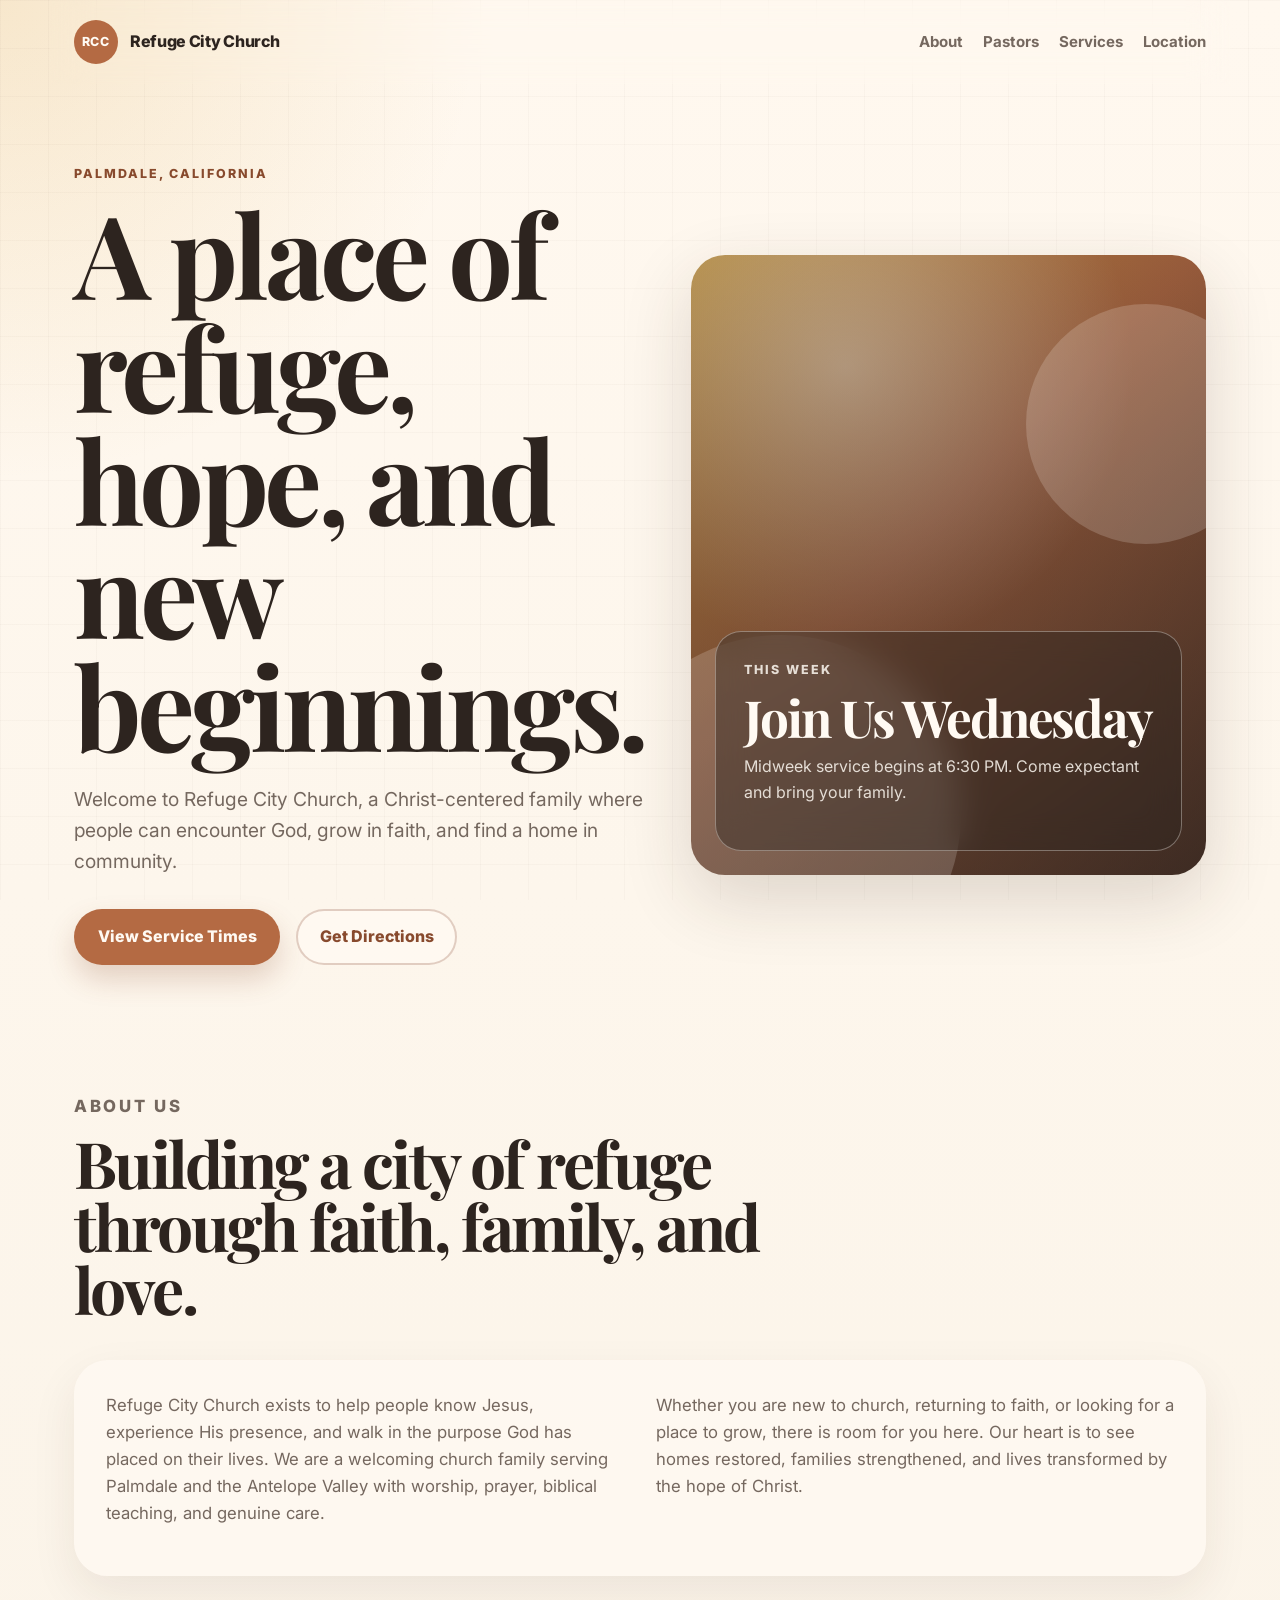
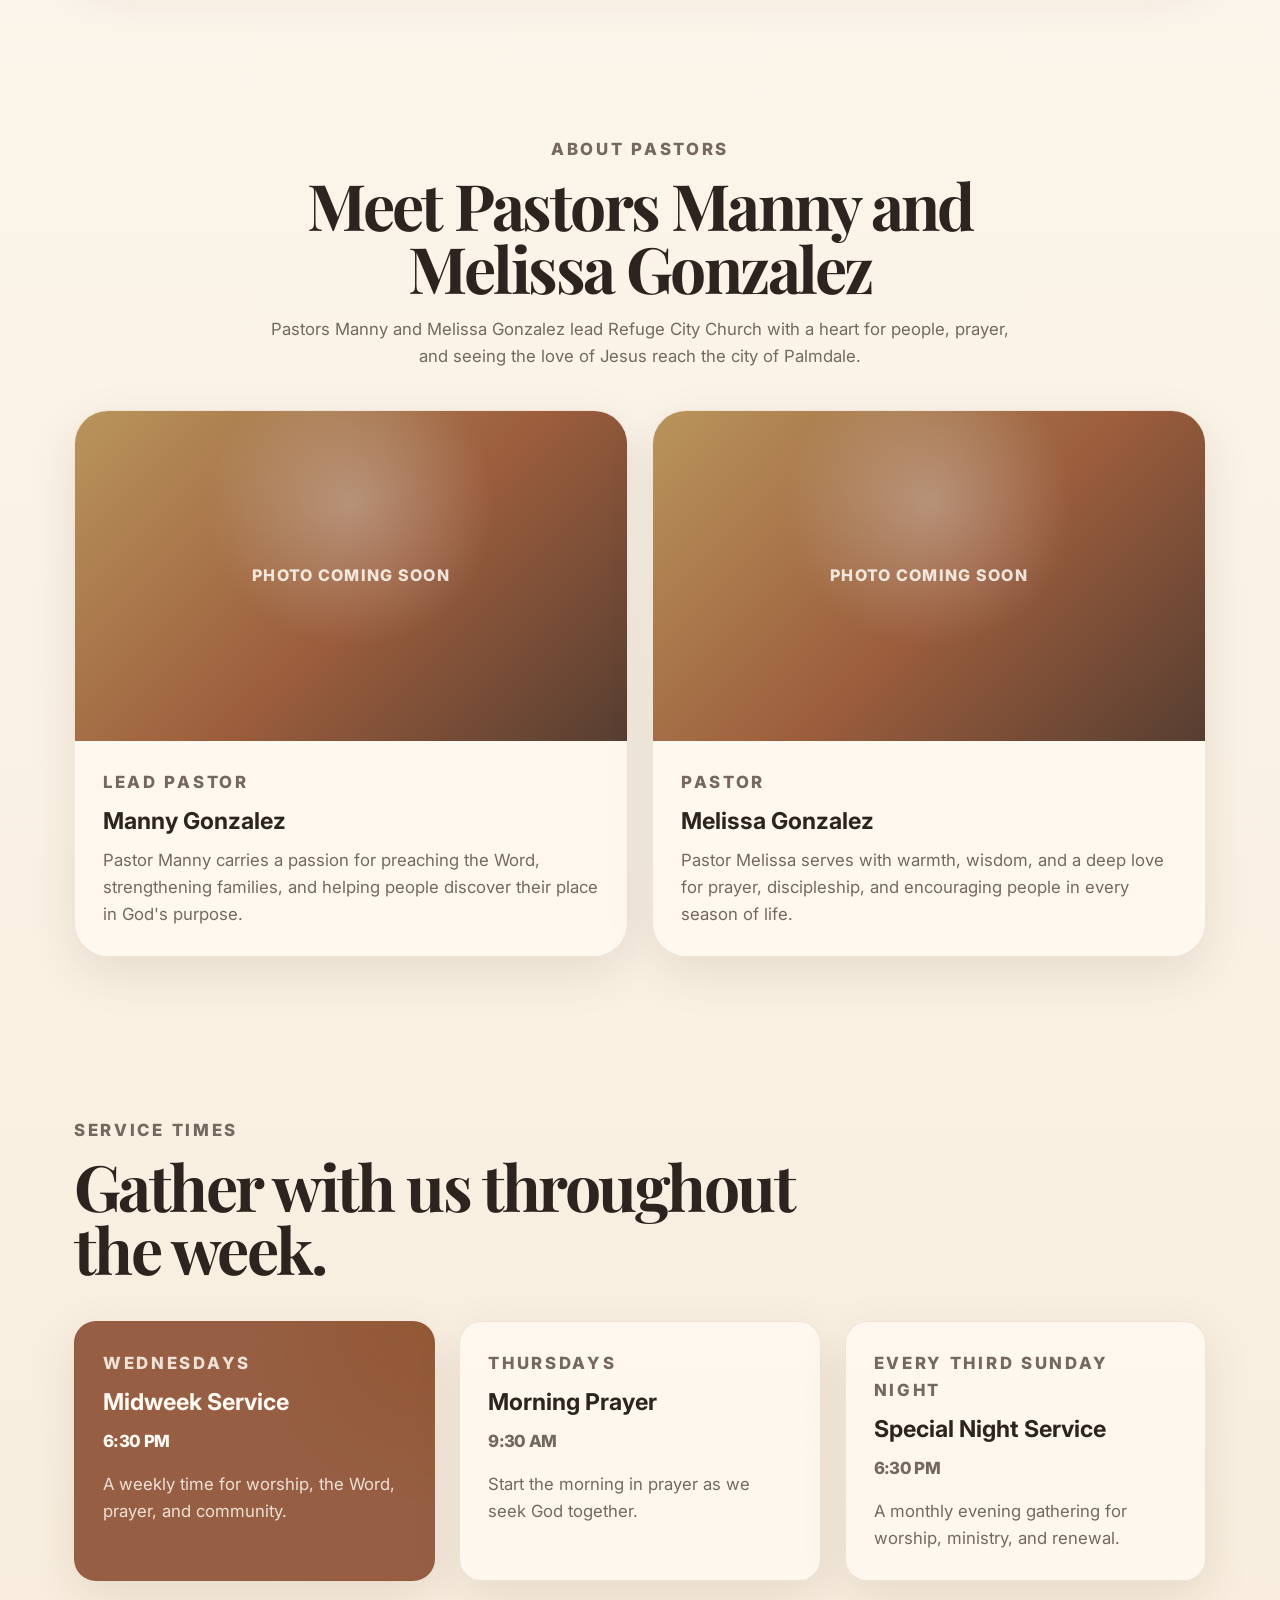
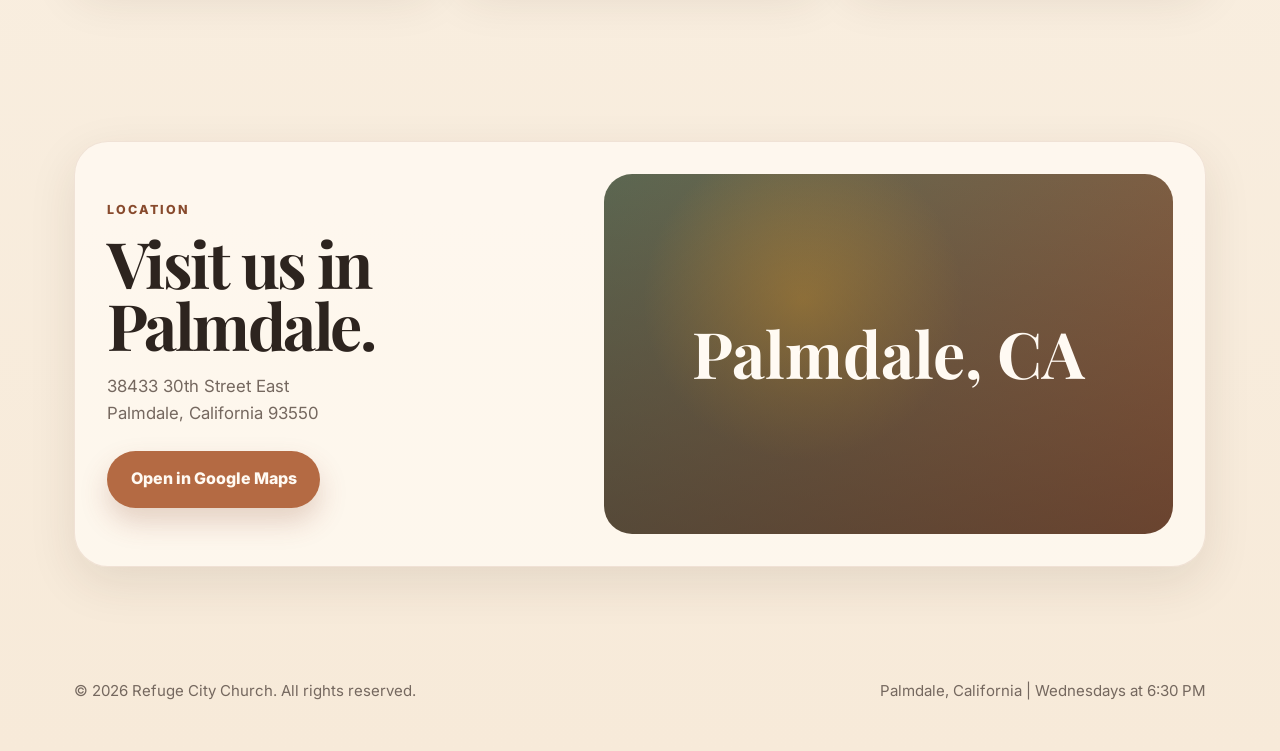
==== index.html @ a7a61310 "Publish static church site. Co-authored-by: Cursor <cursoragent@cursor.com>" ====
<!DOCTYPE html>
<html lang="en">
<head>
  <meta charset="UTF-8">
  <meta name="viewport" content="width=device-width, initial-scale=1.0">
  <meta name="description" content="Refuge City Church in Palmdale, California. Join us for weekly services, prayer, and community.">
  <title>Refuge City Church | Palmdale, CA</title>
  <link rel="preconnect" href="https://fonts.googleapis.com">
  <link rel="preconnect" href="https://fonts.gstatic.com" crossorigin>
  <link href="https://fonts.googleapis.com/css2?family=Inter:wght@400;500;600;700;800&family=Playfair+Display:wght@600;700&display=swap" rel="stylesheet">
  <link rel="stylesheet" href="styles.css">
</head>
<body>
  <header class="site-header">
    <a class="brand" href="#home" aria-label="Refuge City Church home">
      <span class="brand-mark">RCC</span>
      <span>Refuge City Church</span>
    </a>
    <nav class="main-nav" aria-label="Main navigation">
      <a href="#about">About</a>
      <a href="#pastors">Pastors</a>
      <a href="#services">Services</a>
      <a href="#location">Location</a>
    </nav>
  </header>

  <main id="home">
    <section class="hero">
      <div class="hero-content">
        <p class="eyebrow">Palmdale, California</p>
        <h1>A place of refuge, hope, and new beginnings.</h1>
        <p class="hero-copy">
          Welcome to Refuge City Church, a Christ-centered family where people can encounter God,
          grow in faith, and find a home in community.
        </p>
        <div class="hero-actions" aria-label="Primary actions">
          <a class="button button-primary" href="#services">View Service Times</a>
          <a class="button button-secondary" href="#location">Get Directions</a>
        </div>
      </div>
      <div class="hero-card" aria-label="Church gathering highlight">
        <div class="hero-card-inner">
          <p class="card-label">This Week</p>
          <h2>Join Us Wednesday</h2>
          <p>Midweek service begins at 6:30 PM. Come expectant and bring your family.</p>
        </div>
      </div>
    </section>

    <section class="section about-section" id="about">
      <div class="section-heading">
        <p class="eyebrow">About Us</p>
        <h2>Building a city of refuge through faith, family, and love.</h2>
      </div>
      <div class="about-grid">
        <p>
          Refuge City Church exists to help people know Jesus, experience His presence, and walk
          in the purpose God has placed on their lives. We are a welcoming church family serving
          Palmdale and the Antelope Valley with worship, prayer, biblical teaching, and genuine care.
        </p>
        <p>
          Whether you are new to church, returning to faith, or looking for a place to grow, there is
          room for you here. Our heart is to see homes restored, families strengthened, and lives
          transformed by the hope of Christ.
        </p>
      </div>
    </section>

    <section class="section pastors-section" id="pastors">
      <div class="section-heading centered">
        <p class="eyebrow">About Pastors</p>
        <h2>Meet Pastors Manny and Melissa Gonzalez</h2>
        <p>
          Pastors Manny and Melissa Gonzalez lead Refuge City Church with a heart for people,
          prayer, and seeing the love of Jesus reach the city of Palmdale.
        </p>
      </div>
      <div class="pastor-cards">
        <article class="pastor-card">
          <div class="pastor-photo" role="img" aria-label="Placeholder photo for Pastor Manny Gonzalez">
            <span>Photo Coming Soon</span>
          </div>
          <div class="pastor-info">
            <p class="card-label">Lead Pastor</p>
            <h3>Manny Gonzalez</h3>
            <p>
              Pastor Manny carries a passion for preaching the Word, strengthening families, and
              helping people discover their place in God's purpose.
            </p>
          </div>
        </article>
        <article class="pastor-card">
          <div class="pastor-photo" role="img" aria-label="Placeholder photo for Pastor Melissa Gonzalez">
            <span>Photo Coming Soon</span>
          </div>
          <div class="pastor-info">
            <p class="card-label">Pastor</p>
            <h3>Melissa Gonzalez</h3>
            <p>
              Pastor Melissa serves with warmth, wisdom, and a deep love for prayer, discipleship,
              and encouraging people in every season of life.
            </p>
          </div>
        </article>
      </div>
    </section>

    <section class="section service-section" id="services">
      <div class="section-heading">
        <p class="eyebrow">Service Times</p>
        <h2>Gather with us throughout the week.</h2>
      </div>
      <div class="service-grid">
        <article class="service-card featured">
          <p class="service-day">Wednesdays</p>
          <h3>Midweek Service</h3>
          <p class="service-time">6:30 PM</p>
          <p>A weekly time for worship, the Word, prayer, and community.</p>
        </article>
        <article class="service-card">
          <p class="service-day">Thursdays</p>
          <h3>Morning Prayer</h3>
          <p class="service-time">9:30 AM</p>
          <p>Start the morning in prayer as we seek God together.</p>
        </article>
        <article class="service-card">
          <p class="service-day">Every Third Sunday Night</p>
          <h3>Special Night Service</h3>
          <p class="service-time">6:30 PM</p>
          <p>A monthly evening gathering for worship, ministry, and renewal.</p>
        </article>
      </div>
    </section>

    <section class="section location-section" id="location">
      <div class="location-card">
        <div>
          <p class="eyebrow">Location</p>
          <h2>Visit us in Palmdale.</h2>
          <address>
            38433 30th Street East<br>
            Palmdale, California 93550
          </address>
          <a class="button button-primary" href="https://www.google.com/maps/search/?api=1&query=38433%2030th%20Street%20East%2C%20Palmdale%2C%20California%2093550" target="_blank" rel="noreferrer">
            Open in Google Maps
          </a>
        </div>
        <div class="map-placeholder" aria-label="Map placeholder">
          <span>Palmdale, CA</span>
        </div>
      </div>
    </section>
  </main>

  <footer class="site-footer">
    <p>&copy; 2026 Refuge City Church. All rights reserved.</p>
    <p>Palmdale, California | Wednesdays at 6:30 PM</p>
  </footer>
</body>
</html>
---- styles.css ----
:root {
  --color-cream: #fbf4e9;
  --color-sand: #ead8bf;
  --color-clay: #b46a43;
  --color-clay-dark: #884a2d;
  --color-ink: #2d241f;
  --color-muted: #75685f;
  --color-white: #fffaf3;
  --color-gold: #d9a441;
  --shadow: 0 24px 70px rgba(58, 37, 24, 0.16);
  --radius-large: 34px;
  --radius-medium: 22px;
  --max-width: 1180px;
}

* {
  box-sizing: border-box;
}

html {
  scroll-behavior: smooth;
}

body {
  margin: 0;
  color: var(--color-ink);
  background:
    radial-gradient(circle at top left, rgba(217, 164, 65, 0.2), transparent 30rem),
    linear-gradient(180deg, #fff8ef 0%, var(--color-cream) 45%, #f7ead9 100%);
  font-family: "Inter", Arial, sans-serif;
  line-height: 1.6;
}

body::before {
  content: "";
  position: fixed;
  inset: 0;
  z-index: -1;
  background-image:
    linear-gradient(rgba(45, 36, 31, 0.025) 1px, transparent 1px),
    linear-gradient(90deg, rgba(45, 36, 31, 0.025) 1px, transparent 1px);
  background-size: 48px 48px;
}

a {
  color: inherit;
  text-decoration: none;
}

.site-header {
  position: sticky;
  top: 0;
  z-index: 10;
  display: flex;
  align-items: center;
  justify-content: space-between;
  gap: 2rem;
  max-width: var(--max-width);
  margin: 0 auto;
  padding: 1.25rem 1.5rem;
  backdrop-filter: blur(18px);
}

.brand,
.main-nav {
  display: flex;
  align-items: center;
}

.brand {
  gap: 0.75rem;
  font-weight: 800;
  letter-spacing: -0.02em;
}

.brand-mark {
  display: grid;
  width: 44px;
  height: 44px;
  place-items: center;
  border-radius: 50%;
  color: var(--color-white);
  background: var(--color-clay);
  font-size: 0.78rem;
  letter-spacing: 0.08em;
}

.main-nav {
  gap: 1.25rem;
  color: var(--color-muted);
  font-size: 0.94rem;
  font-weight: 700;
}

.main-nav a {
  transition: color 180ms ease;
}

.main-nav a:hover {
  color: var(--color-clay-dark);
}

.hero,
.section {
  max-width: var(--max-width);
  margin: 0 auto;
  padding: 5rem 1.5rem;
}

.hero {
  display: grid;
  grid-template-columns: minmax(0, 1.05fr) minmax(320px, 0.95fr);
  gap: 3rem;
  align-items: center;
  min-height: calc(100vh - 86px);
}

.hero-content {
  max-width: 680px;
}

.eyebrow,
.card-label,
.service-day {
  margin: 0 0 0.75rem;
  color: var(--color-clay-dark);
  font-size: 0.78rem;
  font-weight: 800;
  letter-spacing: 0.16em;
  text-transform: uppercase;
}

h1,
h2,
h3,
p {
  margin-top: 0;
}

h1,
h2 {
  font-family: "Playfair Display", Georgia, serif;
  line-height: 0.98;
  letter-spacing: -0.04em;
}

h1 {
  max-width: 780px;
  margin-bottom: 1.5rem;
  font-size: clamp(3.6rem, 9vw, 7.6rem);
}

h2 {
  margin-bottom: 1rem;
  font-size: clamp(2.2rem, 5vw, 4.6rem);
}

h3 {
  margin-bottom: 0.75rem;
  font-size: 1.45rem;
  line-height: 1.18;
}

.hero-copy,
.section-heading > p,
.pastor-info p,
.service-card p,
.about-grid p,
address {
  color: var(--color-muted);
  font-size: 1.05rem;
}

.hero-copy {
  max-width: 620px;
  margin-bottom: 2rem;
  font-size: 1.2rem;
}

.hero-actions {
  display: flex;
  flex-wrap: wrap;
  gap: 1rem;
}

.button {
  display: inline-flex;
  align-items: center;
  justify-content: center;
  min-height: 52px;
  padding: 0.85rem 1.35rem;
  border: 2px solid transparent;
  border-radius: 999px;
  font-weight: 800;
  transition: transform 180ms ease, box-shadow 180ms ease, background 180ms ease;
}

.button:hover {
  transform: translateY(-2px);
}

.button-primary {
  color: var(--color-white);
  background: var(--color-clay);
  box-shadow: 0 14px 28px rgba(136, 74, 45, 0.22);
}

.button-primary:hover {
  background: var(--color-clay-dark);
}

.button-secondary {
  color: var(--color-clay-dark);
  border-color: rgba(136, 74, 45, 0.25);
  background: rgba(255, 250, 243, 0.75);
}

.hero-card {
  min-height: 620px;
  border-radius: var(--radius-large);
  background:
    linear-gradient(rgba(45, 36, 31, 0.22), rgba(45, 36, 31, 0.52)),
    radial-gradient(circle at 30% 18%, rgba(255, 255, 255, 0.48), transparent 18rem),
    linear-gradient(135deg, #d9a441 0%, #b46a43 45%, #4f3327 100%);
  box-shadow: var(--shadow);
  overflow: hidden;
  position: relative;
}

.hero-card::before,
.hero-card::after {
  content: "";
  position: absolute;
  border-radius: 999px;
  background: rgba(255, 250, 243, 0.18);
}

.hero-card::before {
  width: 240px;
  height: 240px;
  top: 8%;
  right: -60px;
}

.hero-card::after {
  width: 360px;
  height: 360px;
  bottom: -120px;
  left: -90px;
}

.hero-card-inner {
  position: absolute;
  right: 1.5rem;
  bottom: 1.5rem;
  left: 1.5rem;
  z-index: 1;
  padding: 1.75rem;
  border: 1px solid rgba(255, 250, 243, 0.35);
  border-radius: 26px;
  color: var(--color-white);
  background: rgba(45, 36, 31, 0.42);
  backdrop-filter: blur(16px);
}

.hero-card-inner .card-label,
.hero-card-inner p {
  color: rgba(255, 250, 243, 0.84);
}

.hero-card-inner h2 {
  margin-bottom: 0.75rem;
  font-size: clamp(2rem, 4vw, 3.2rem);
}

.section-heading {
  max-width: 760px;
  margin-bottom: 2.5rem;
}

.section-heading.centered {
  margin-right: auto;
  margin-left: auto;
  text-align: center;
}

.about-section {
  padding-top: 3rem;
}

.about-grid {
  display: grid;
  grid-template-columns: repeat(2, minmax(0, 1fr));
  gap: 2rem;
  padding: 2rem;
  border-radius: var(--radius-large);
  background: rgba(255, 250, 243, 0.68);
  box-shadow: 0 18px 46px rgba(58, 37, 24, 0.08);
}

.pastor-cards,
.service-grid {
  display: grid;
  gap: 1.5rem;
}

.pastor-cards {
  grid-template-columns: repeat(2, minmax(0, 1fr));
}

.pastor-card,
.service-card,
.location-card {
  background: rgba(255, 250, 243, 0.78);
  border: 1px solid rgba(136, 74, 45, 0.12);
  box-shadow: 0 16px 48px rgba(58, 37, 24, 0.1);
}

.pastor-card {
  overflow: hidden;
  border-radius: var(--radius-large);
}

.pastor-photo {
  display: grid;
  min-height: 330px;
  place-items: center;
  color: rgba(255, 250, 243, 0.86);
  background:
    linear-gradient(rgba(45, 36, 31, 0.18), rgba(45, 36, 31, 0.18)),
    radial-gradient(circle at 50% 28%, rgba(255, 250, 243, 0.38), transparent 9rem),
    linear-gradient(135deg, #d8ad69 0%, #b46a43 54%, #604335 100%);
  font-weight: 800;
  letter-spacing: 0.08em;
  text-transform: uppercase;
}

.pastor-info,
.service-card {
  padding: 1.75rem;
}

.pastor-info p:last-child,
.service-card p:last-child {
  margin-bottom: 0;
}

.service-grid {
  grid-template-columns: repeat(3, minmax(0, 1fr));
}

.service-card {
  border-radius: var(--radius-medium);
}

.service-card.featured {
  color: var(--color-white);
  background:
    linear-gradient(rgba(136, 74, 45, 0.88), rgba(136, 74, 45, 0.88)),
    radial-gradient(circle at top right, rgba(217, 164, 65, 0.74), transparent 12rem);
}

.service-card.featured p,
.service-card.featured .service-day {
  color: rgba(255, 250, 243, 0.84);
}

.service-time {
  margin-bottom: 1rem;
  color: var(--color-clay-dark);
  font-size: 2rem;
  font-weight: 800;
  letter-spacing: -0.04em;
}

.service-card.featured .service-time {
  color: var(--color-white);
}

.location-card {
  display: grid;
  grid-template-columns: minmax(0, 0.9fr) minmax(320px, 1.1fr);
  gap: 2rem;
  align-items: center;
  padding: 2rem;
  border-radius: var(--radius-large);
}

address {
  margin-bottom: 1.5rem;
  font-style: normal;
}

.map-placeholder {
  display: grid;
  min-height: 360px;
  place-items: center;
  border-radius: 28px;
  color: var(--color-white);
  background:
    linear-gradient(rgba(45, 36, 31, 0.25), rgba(45, 36, 31, 0.55)),
    radial-gradient(circle at 35% 35%, rgba(217, 164, 65, 0.72), transparent 10rem),
    linear-gradient(135deg, #6b7d62 0%, #b46a43 100%);
  font-family: "Playfair Display", Georgia, serif;
  font-size: clamp(2rem, 5vw, 4.2rem);
  font-weight: 700;
  text-align: center;
}

.site-footer {
  display: flex;
  flex-wrap: wrap;
  justify-content: space-between;
  gap: 0.75rem 2rem;
  max-width: var(--max-width);
  margin: 0 auto;
  padding: 2rem 1.5rem 3rem;
  color: var(--color-muted);
  font-size: 0.94rem;
}

.site-footer p {
  margin-bottom: 0;
}

@media (max-width: 920px) {
  .site-header {
    align-items: flex-start;
    flex-direction: column;
    gap: 1rem;
  }

  .main-nav {
    flex-wrap: wrap;
  }

  .hero,
  .location-card {
    grid-template-columns: 1fr;
  }

  .hero {
    min-height: auto;
    padding-top: 3.5rem;
  }

  .hero-card {
    min-height: 460px;
  }

  .about-grid,
  .pastor-cards,
  .service-grid {
    grid-template-columns: 1fr;
  }
}

@media (max-width: 620px) {
  .site-header,
  .hero,
  .section,
  .site-footer {
    padding-right: 1rem;
    padding-left: 1rem;
  }

  .main-nav {
    gap: 0.85rem;
    font-size: 0.86rem;
  }

  h1 {
    font-size: clamp(3rem, 18vw, 4.5rem);
  }

  .hero,
  .section {
    padding-top: 3.5rem;
    padding-bottom: 3.5rem;
  }

  .hero-actions,
  .button {
    width: 100%;
  }

  .about-grid,
  .location-card {
    padding: 1.25rem;
  }

  .pastor-photo,
  .map-placeholder {
    min-height: 260px;
  }
}
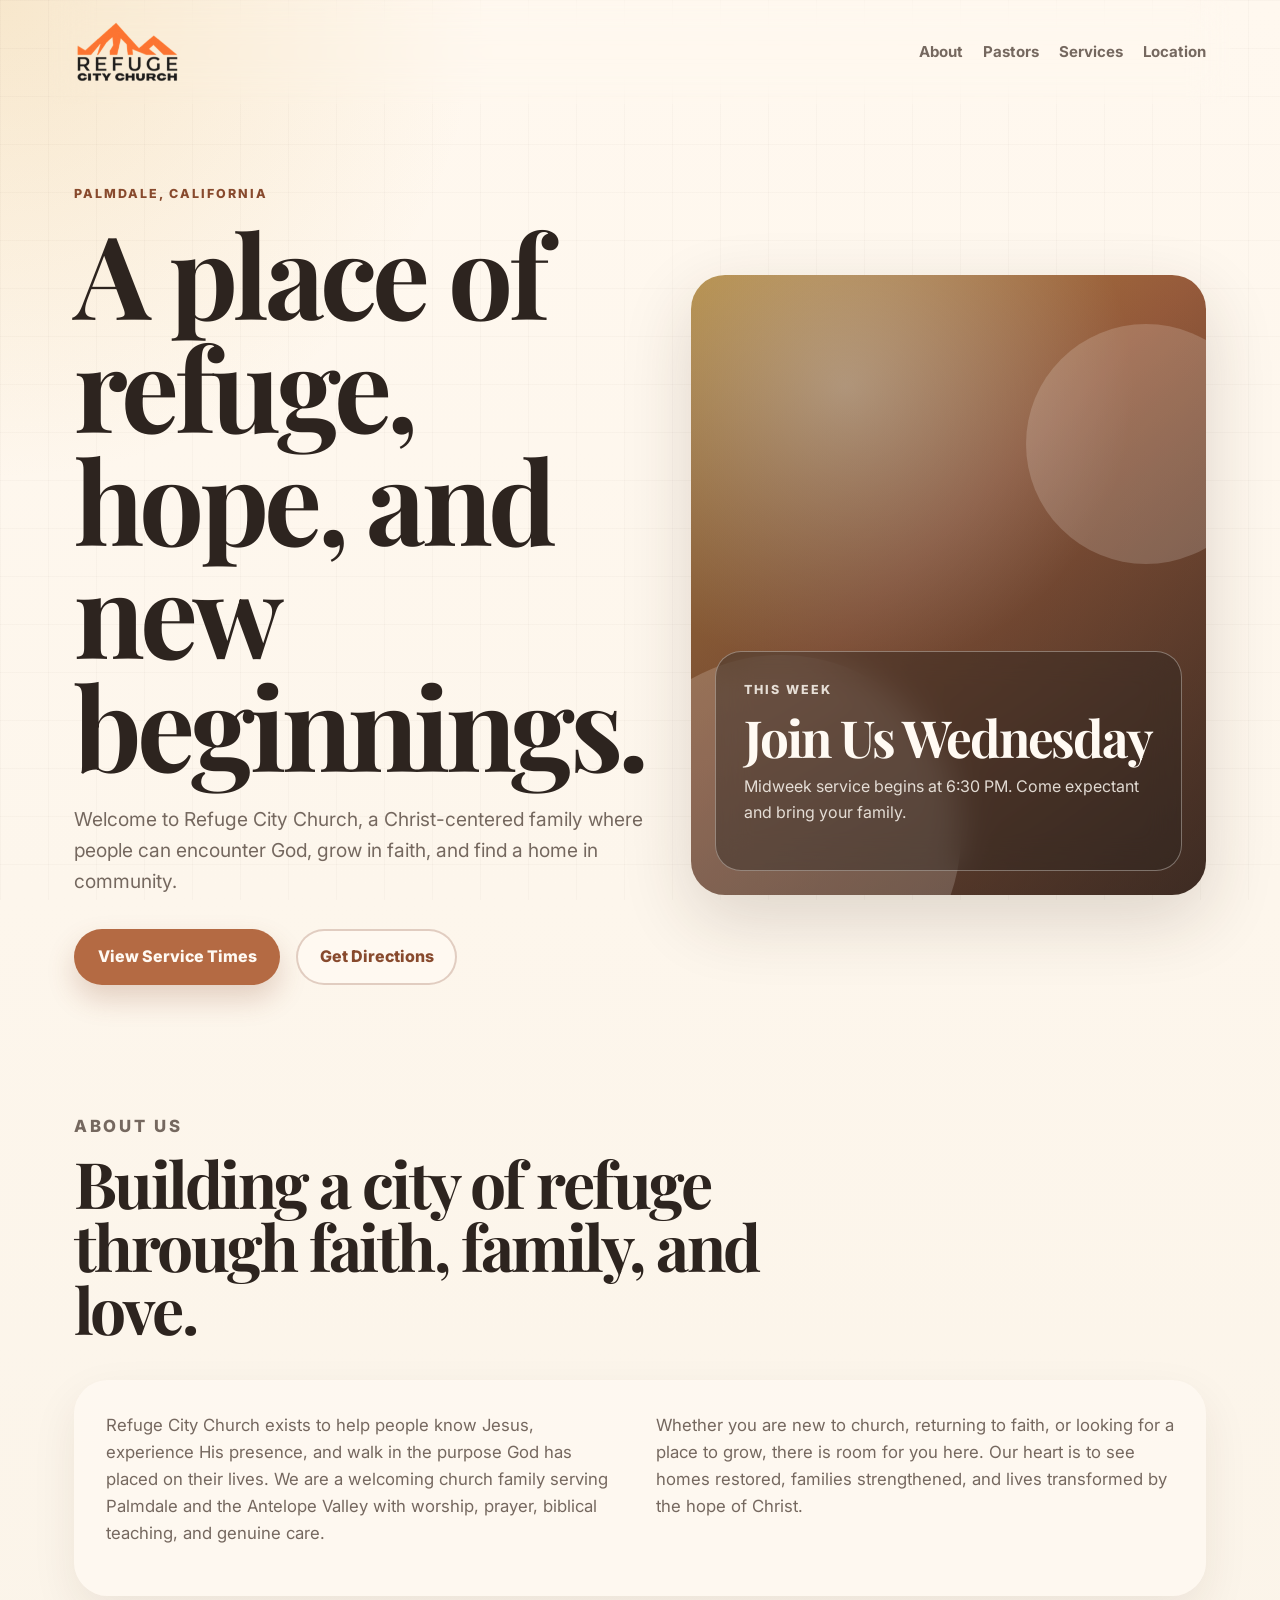
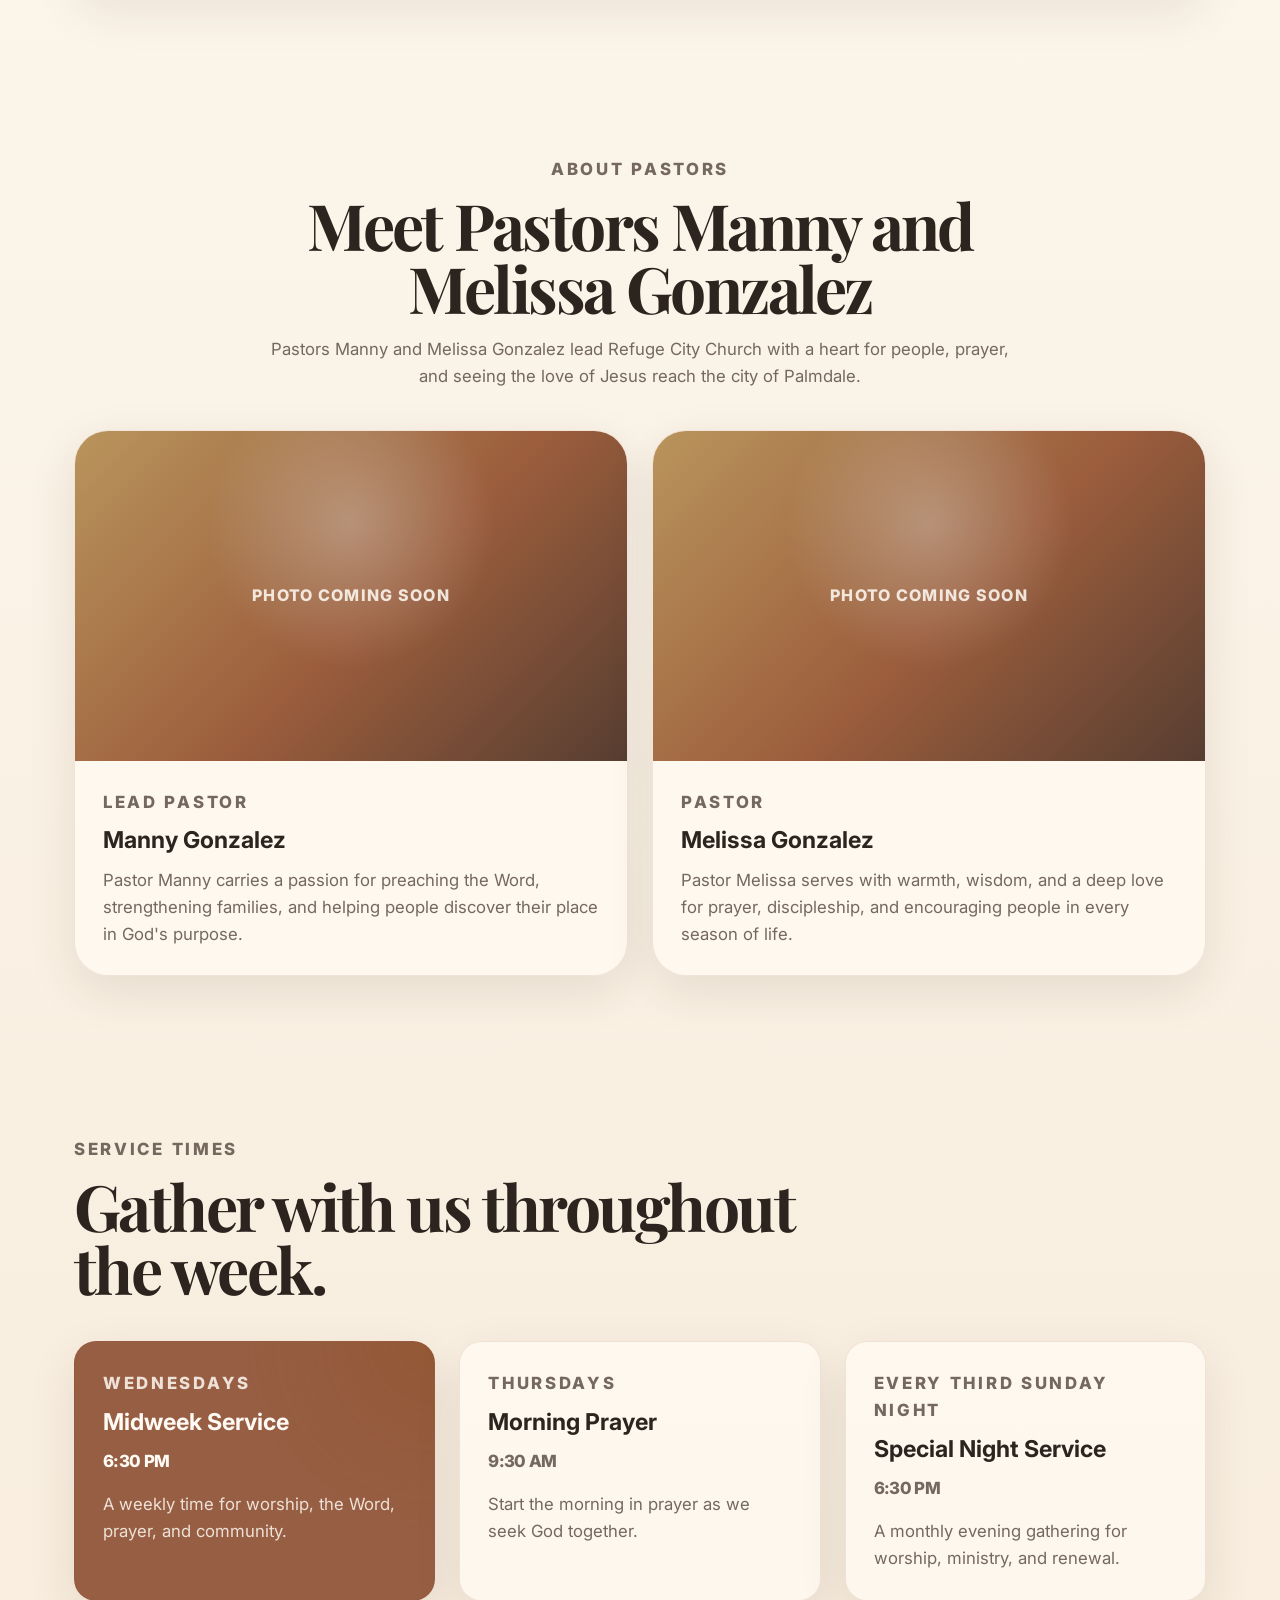
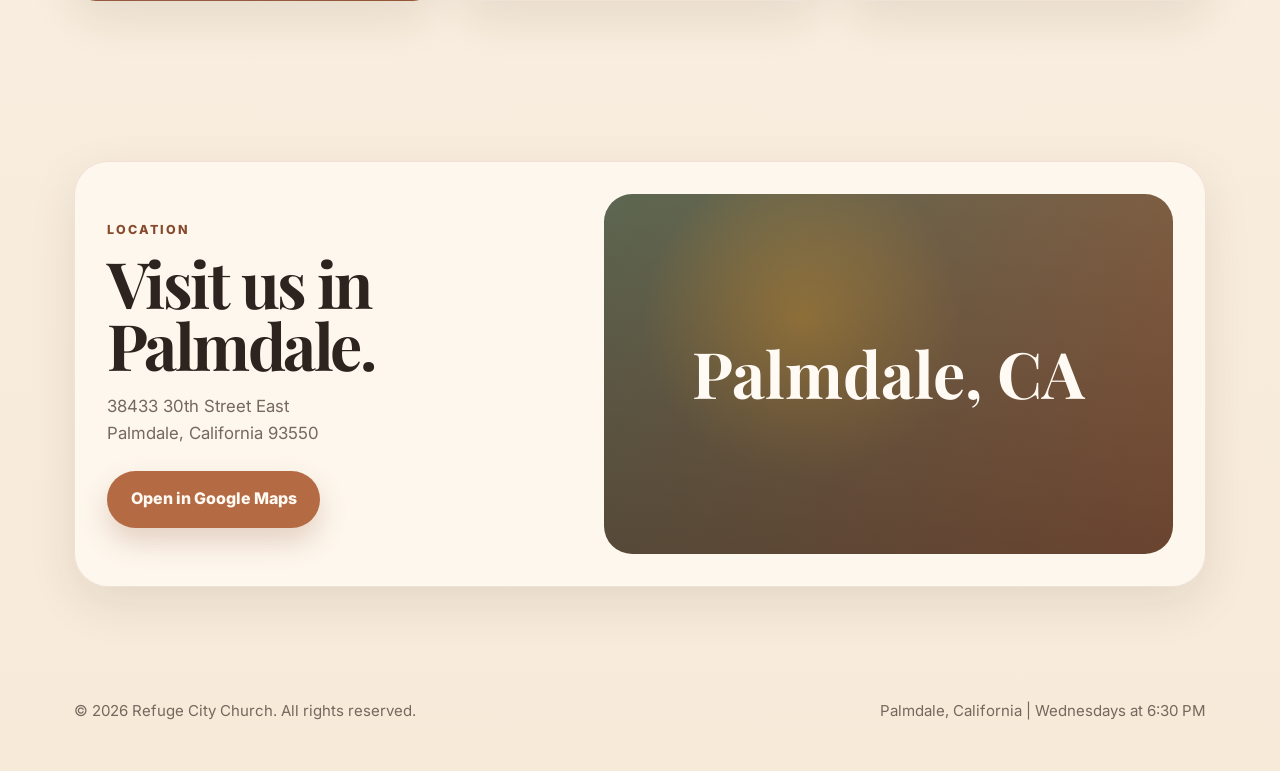
==== commit f843a495: "Add .gitignore and update index.html and styles.css for improved layout and responsiveness; add new " ====
--- a/index.html
+++ b/index.html
@@ -1,64 +1,68 @@
 <!DOCTYPE html>
 <html lang="en">
+
 <head>
   <meta charset="UTF-8">
   <meta name="viewport" content="width=device-width, initial-scale=1.0">
-  <meta name="description" content="Refuge City Church in Palmdale, California. Join us for weekly services, prayer, and community.">
+  <meta name="description"
+    content="Refuge City Church in Palmdale, California. Join us for weekly services, prayer, and community.">
   <title>Refuge City Church | Palmdale, CA</title>
   <link rel="preconnect" href="https://fonts.googleapis.com">
-  <link rel="preconnect" href="https://fonts.gstatic.com" crossorigin>
-  <link href="https://fonts.googleapis.com/css2?family=Inter:wght@400;500;600;700;800&family=Playfair+Display:wght@600;700&display=swap" rel="stylesheet">
+  <link rel="preconnect" href="https://fonts.gstatic.com" crossorigin="">
+  <link
+    href="https://fonts.googleapis.com/css2?family=Inter:wght@400;500;600;700;800&family=Playfair+Display:wght@600;700&display=swap"
+    rel="stylesheet">
   <link rel="stylesheet" href="styles.css">
 </head>
+
 <body>
-  <header class="site-header">
-    <a class="brand" href="#home" aria-label="Refuge City Church home">
-      <span class="brand-mark">RCC</span>
-      <span>Refuge City Church</span>
+  <header data-hf-id="hf-s24h" class="site-header">
+    <a data-hf-id="hf-2kfz" class="brand" href="#home" aria-label="Refuge City Church home">
+      <img data-hf-id="hf-efya" class="brand-logo" src="public/logo.PNG" width="180" height="121" alt="Refuge City Church">
     </a>
-    <nav class="main-nav" aria-label="Main navigation">
-      <a href="#about">About</a>
-      <a href="#pastors">Pastors</a>
-      <a href="#services">Services</a>
-      <a href="#location">Location</a>
+    <nav data-hf-id="hf-84uz" class="main-nav" aria-label="Main navigation">
+      <a data-hf-id="hf-04ss" href="#about">About</a>
+      <a data-hf-id="hf-tumk" href="#pastors">Pastors</a>
+      <a data-hf-id="hf-8btc" href="#services">Services</a>
+      <a data-hf-id="hf-ckzy" href="#location">Location</a>
     </nav>
   </header>
 
-  <main id="home">
-    <section class="hero">
-      <div class="hero-content">
-        <p class="eyebrow">Palmdale, California</p>
-        <h1>A place of refuge, hope, and new beginnings.</h1>
-        <p class="hero-copy">
+  <main data-hf-id="hf-jw4k" id="home">
+    <section data-hf-id="hf-219o" class="hero">
+      <div data-hf-id="hf-vz54" class="hero-content">
+        <p data-hf-id="hf-q5s6" class="eyebrow">Palmdale, California</p>
+        <h1 data-hf-id="hf-n9ao">A place of refuge, hope, and new beginnings.</h1>
+        <p data-hf-id="hf-fs7m" class="hero-copy">
           Welcome to Refuge City Church, a Christ-centered family where people can encounter God,
           grow in faith, and find a home in community.
         </p>
-        <div class="hero-actions" aria-label="Primary actions">
-          <a class="button button-primary" href="#services">View Service Times</a>
-          <a class="button button-secondary" href="#location">Get Directions</a>
+        <div data-hf-id="hf-ja7c" class="hero-actions" aria-label="Primary actions">
+          <a data-hf-id="hf-xpwi" class="button button-primary" href="#services">View Service Times</a>
+          <a data-hf-id="hf-0oz5" class="button button-secondary" href="#location">Get Directions</a>
         </div>
       </div>
-      <div class="hero-card" aria-label="Church gathering highlight">
-        <div class="hero-card-inner">
-          <p class="card-label">This Week</p>
-          <h2>Join Us Wednesday</h2>
-          <p>Midweek service begins at 6:30 PM. Come expectant and bring your family.</p>
+      <div data-hf-id="hf-jmlc" class="hero-card" aria-label="Church gathering highlight">
+        <div data-hf-id="hf-ogd8" class="hero-card-inner">
+          <p data-hf-id="hf-910k" class="card-label">This Week</p>
+          <h2 data-hf-id="hf-wkb1">Join Us Wednesday</h2>
+          <p data-hf-id="hf-bpgt">Midweek service begins at 6:30 PM. Come expectant and bring your family.</p>
         </div>
       </div>
     </section>
 
-    <section class="section about-section" id="about">
-      <div class="section-heading">
-        <p class="eyebrow">About Us</p>
-        <h2>Building a city of refuge through faith, family, and love.</h2>
+    <section data-hf-id="hf-g6ot" class="section about-section" id="about">
+      <div data-hf-id="hf-c4sg" class="section-heading">
+        <p data-hf-id="hf-a9ab" class="eyebrow">About Us</p>
+        <h2 data-hf-id="hf-d448">Building a city of refuge through faith, family, and love.</h2>
       </div>
-      <div class="about-grid">
-        <p>
+      <div data-hf-id="hf-6d0o" class="about-grid">
+        <p data-hf-id="hf-pns8">
           Refuge City Church exists to help people know Jesus, experience His presence, and walk
           in the purpose God has placed on their lives. We are a welcoming church family serving
           Palmdale and the Antelope Valley with worship, prayer, biblical teaching, and genuine care.
         </p>
-        <p>
+        <p data-hf-id="hf-ltq4">
           Whether you are new to church, returning to faith, or looking for a place to grow, there is
           room for you here. Our heart is to see homes restored, families strengthened, and lives
           transformed by the hope of Christ.
@@ -66,37 +70,39 @@
       </div>
     </section>
 
-    <section class="section pastors-section" id="pastors">
-      <div class="section-heading centered">
-        <p class="eyebrow">About Pastors</p>
-        <h2>Meet Pastors Manny and Melissa Gonzalez</h2>
-        <p>
+    <section data-hf-id="hf-mdwj" class="section pastors-section" id="pastors">
+      <div data-hf-id="hf-hpwo" class="section-heading centered">
+        <p data-hf-id="hf-0fsf" class="eyebrow">About Pastors</p>
+        <h2 data-hf-id="hf-94z4">Meet Pastors Manny and Melissa Gonzalez</h2>
+        <p data-hf-id="hf-ewwl">
           Pastors Manny and Melissa Gonzalez lead Refuge City Church with a heart for people,
           prayer, and seeing the love of Jesus reach the city of Palmdale.
         </p>
       </div>
-      <div class="pastor-cards">
-        <article class="pastor-card">
-          <div class="pastor-photo" role="img" aria-label="Placeholder photo for Pastor Manny Gonzalez">
-            <span>Photo Coming Soon</span>
+      <div data-hf-id="hf-c669" class="pastor-cards">
+        <article data-hf-id="hf-2bf1" class="pastor-card">
+          <div data-hf-id="hf-6ljz" class="pastor-photo" role="img"
+            aria-label="Placeholder photo for Pastor Manny Gonzalez">
+            <span data-hf-id="hf-opnl">Photo Coming Soon</span>
           </div>
-          <div class="pastor-info">
-            <p class="card-label">Lead Pastor</p>
-            <h3>Manny Gonzalez</h3>
-            <p>
+          <div data-hf-id="hf-icj4" class="pastor-info">
+            <p data-hf-id="hf-yojv" class="card-label">Lead Pastor</p>
+            <h3 data-hf-id="hf-mi73">Manny Gonzalez</h3>
+            <p data-hf-id="hf-qrbf">
               Pastor Manny carries a passion for preaching the Word, strengthening families, and
               helping people discover their place in God's purpose.
             </p>
           </div>
         </article>
-        <article class="pastor-card">
-          <div class="pastor-photo" role="img" aria-label="Placeholder photo for Pastor Melissa Gonzalez">
-            <span>Photo Coming Soon</span>
+        <article data-hf-id="hf-p6kh" class="pastor-card">
+          <div data-hf-id="hf-ryj0" class="pastor-photo" role="img"
+            aria-label="Placeholder photo for Pastor Melissa Gonzalez">
+            <span data-hf-id="hf-iy2d">Photo Coming Soon</span>
           </div>
-          <div class="pastor-info">
-            <p class="card-label">Pastor</p>
-            <h3>Melissa Gonzalez</h3>
-            <p>
+          <div data-hf-id="hf-ckw8" class="pastor-info">
+            <p data-hf-id="hf-t8tp" class="card-label">Pastor</p>
+            <h3 data-hf-id="hf-pcay">Melissa Gonzalez</h3>
+            <p data-hf-id="hf-4l0h">
               Pastor Melissa serves with warmth, wisdom, and a deep love for prayer, discipleship,
               and encouraging people in every season of life.
             </p>
@@ -105,56 +111,59 @@
       </div>
     </section>
 
-    <section class="section service-section" id="services">
-      <div class="section-heading">
-        <p class="eyebrow">Service Times</p>
-        <h2>Gather with us throughout the week.</h2>
+    <section data-hf-id="hf-pfdw" class="section service-section" id="services">
+      <div data-hf-id="hf-rk8o" class="section-heading">
+        <p data-hf-id="hf-x799" class="eyebrow">Service Times</p>
+        <h2 data-hf-id="hf-dxie">Gather with us throughout the week.</h2>
       </div>
-      <div class="service-grid">
-        <article class="service-card featured">
-          <p class="service-day">Wednesdays</p>
-          <h3>Midweek Service</h3>
-          <p class="service-time">6:30 PM</p>
-          <p>A weekly time for worship, the Word, prayer, and community.</p>
+      <div data-hf-id="hf-eweu" class="service-grid">
+        <article data-hf-id="hf-p96h" class="service-card featured">
+          <p data-hf-id="hf-k5r0" class="service-day">Wednesdays</p>
+          <h3 data-hf-id="hf-rs11">Midweek Service</h3>
+          <p data-hf-id="hf-djhs" class="service-time">6:30 PM</p>
+          <p data-hf-id="hf-grfz">A weekly time for worship, the Word, prayer, and community.</p>
         </article>
-        <article class="service-card">
-          <p class="service-day">Thursdays</p>
-          <h3>Morning Prayer</h3>
-          <p class="service-time">9:30 AM</p>
-          <p>Start the morning in prayer as we seek God together.</p>
+        <article data-hf-id="hf-5x4d" class="service-card">
+          <p data-hf-id="hf-80rg" class="service-day">Thursdays</p>
+          <h3 data-hf-id="hf-dakf">Morning Prayer</h3>
+          <p data-hf-id="hf-17rg" class="service-time">9:30 AM</p>
+          <p data-hf-id="hf-9w8u">Start the morning in prayer as we seek God together.</p>
         </article>
-        <article class="service-card">
-          <p class="service-day">Every Third Sunday Night</p>
-          <h3>Special Night Service</h3>
-          <p class="service-time">6:30 PM</p>
-          <p>A monthly evening gathering for worship, ministry, and renewal.</p>
+        <article data-hf-id="hf-hyg1" class="service-card">
+          <p data-hf-id="hf-rl0t" class="service-day">Every Third Sunday Night</p>
+          <h3 data-hf-id="hf-iwg6">Special Night Service</h3>
+          <p data-hf-id="hf-6mrs" class="service-time">6:30 PM</p>
+          <p data-hf-id="hf-ks7b">A monthly evening gathering for worship, ministry, and renewal.</p>
         </article>
       </div>
     </section>
 
-    <section class="section location-section" id="location">
-      <div class="location-card">
-        <div>
-          <p class="eyebrow">Location</p>
-          <h2>Visit us in Palmdale.</h2>
-          <address>
-            38433 30th Street East<br>
+    <section data-hf-id="hf-7487" class="section location-section" id="location">
+      <div data-hf-id="hf-9lr0" class="location-card">
+        <div data-hf-id="hf-yeow">
+          <p data-hf-id="hf-db97" class="eyebrow">Location</p>
+          <h2 data-hf-id="hf-x2ef">Visit us in Palmdale.</h2>
+          <address data-hf-id="hf-bwxd">
+            38433 30th Street East<br data-hf-id="hf-x5px">
             Palmdale, California 93550
           </address>
-          <a class="button button-primary" href="https://www.google.com/maps/search/?api=1&query=38433%2030th%20Street%20East%2C%20Palmdale%2C%20California%2093550" target="_blank" rel="noreferrer">
+          <a data-hf-id="hf-s3wj" class="button button-primary"
+            href="https://www.google.com/maps/search/?api=1&query=38433%2030th%20Street%20East%2C%20Palmdale%2C%20California%2093550"
+            target="_blank" rel="noreferrer">
             Open in Google Maps
           </a>
         </div>
-        <div class="map-placeholder" aria-label="Map placeholder">
-          <span>Palmdale, CA</span>
+        <div data-hf-id="hf-spky" class="map-placeholder" aria-label="Map placeholder">
+          <span data-hf-id="hf-eqf1">Palmdale, CA</span>
         </div>
       </div>
     </section>
   </main>
 
-  <footer class="site-footer">
-    <p>&copy; 2026 Refuge City Church. All rights reserved.</p>
-    <p>Palmdale, California | Wednesdays at 6:30 PM</p>
+  <footer data-hf-id="hf-uu4d" class="site-footer">
+    <p data-hf-id="hf-mocg">© 2026 Refuge City Church. All rights reserved.</p>
+    <p data-hf-id="hf-rtb5">Palmdale, California | Wednesdays at 6:30 PM</p>
   </footer>
 </body>
-</html>
+
+</html>
--- a/styles.css
+++ b/styles.css
@@ -54,10 +54,10 @@
   display: flex;
   align-items: center;
   justify-content: space-between;
-  gap: 2rem;
+  gap: 1.5rem 2rem;
   max-width: var(--max-width);
   margin: 0 auto;
-  padding: 1.25rem 1.5rem;
+  padding: 1rem 1.5rem;
   backdrop-filter: blur(18px);
 }
 
@@ -68,24 +68,25 @@
 }
 
 .brand {
+  flex-shrink: 0;
   gap: 0.75rem;
   font-weight: 800;
   letter-spacing: -0.02em;
 }
 
-.brand-mark {
-  display: grid;
-  width: 44px;
-  height: 44px;
-  place-items: center;
-  border-radius: 50%;
-  color: var(--color-white);
-  background: var(--color-clay);
-  font-size: 0.78rem;
-  letter-spacing: 0.08em;
+.brand-logo {
+  display: block;
+  width: auto;
+  height: auto;
+  max-height: 72px;
+  max-width: min(180px, 48vw);
+  object-fit: contain;
+  object-position: left center;
 }
 
 .main-nav {
+  flex-wrap: wrap;
+  justify-content: flex-end;
   gap: 1.25rem;
   color: var(--color-muted);
   font-size: 0.94rem;
@@ -162,7 +163,7 @@
 }
 
 .hero-copy,
-.section-heading > p,
+.section-heading>p,
 .pastor-info p,
 .service-card p,
 .about-grid p,
@@ -425,13 +426,19 @@
 
 @media (max-width: 920px) {
   .site-header {
-    align-items: flex-start;
-    flex-direction: column;
-    gap: 1rem;
+    align-items: center;
+    flex-wrap: wrap;
+    gap: 0.85rem 1.25rem;
+  }
+
+  .brand-logo {
+    max-height: 64px;
+    max-width: min(160px, 42vw);
   }
 
   .main-nav {
-    flex-wrap: wrap;
+    width: 100%;
+    justify-content: flex-start;
   }
 
   .hero,
@@ -456,6 +463,7 @@
 }
 
 @media (max-width: 620px) {
+
   .site-header,
   .hero,
   .section,
@@ -464,9 +472,23 @@
     padding-left: 1rem;
   }
 
+  .site-header {
+    padding-top: 0.85rem;
+    padding-bottom: 0.85rem;
+  }
+
+  .brand-logo {
+    max-height: 56px;
+    max-width: min(148px, 52vw);
+  }
+
   .main-nav {
-    gap: 0.85rem;
+    gap: 0.75rem 1rem;
     font-size: 0.86rem;
+  }
+
+  .main-nav a {
+    padding: 0.35rem 0;
   }
 
   h1 {
@@ -493,4 +515,4 @@
   .map-placeholder {
     min-height: 260px;
   }
-}
+}
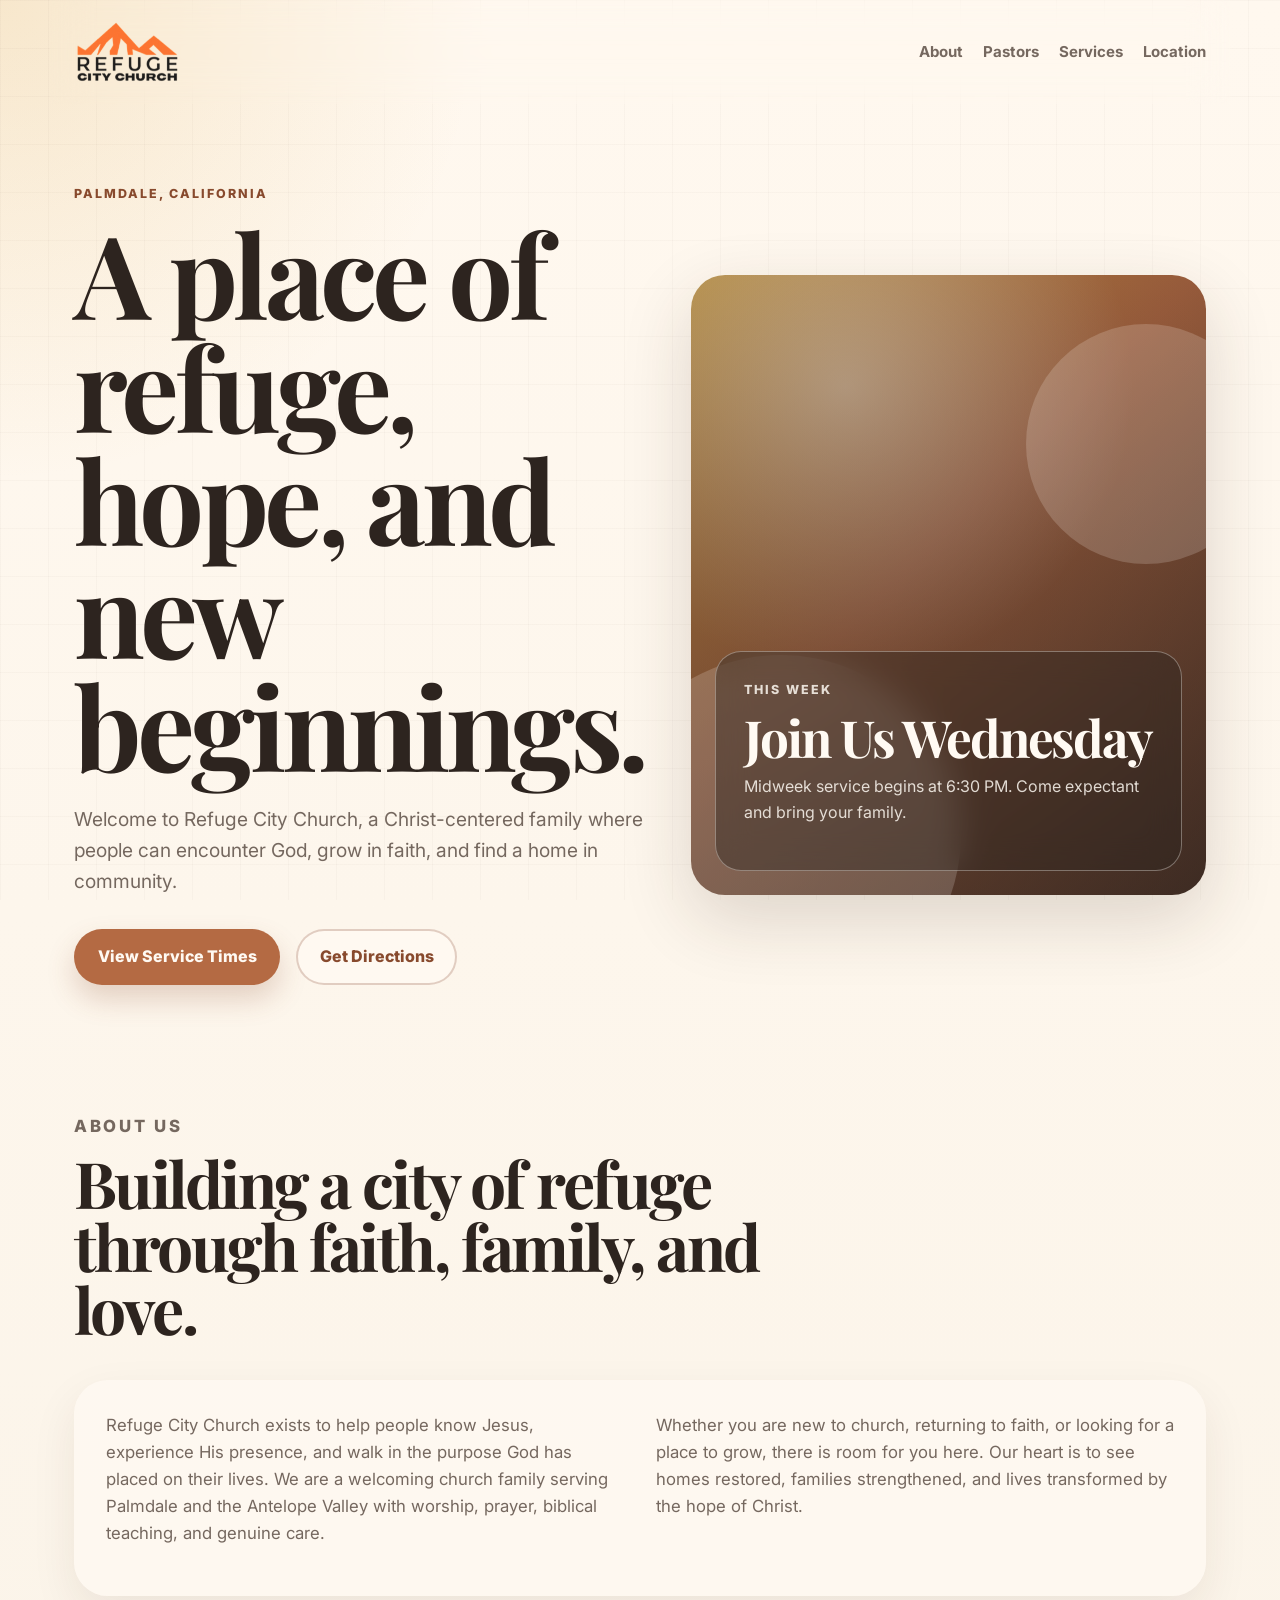
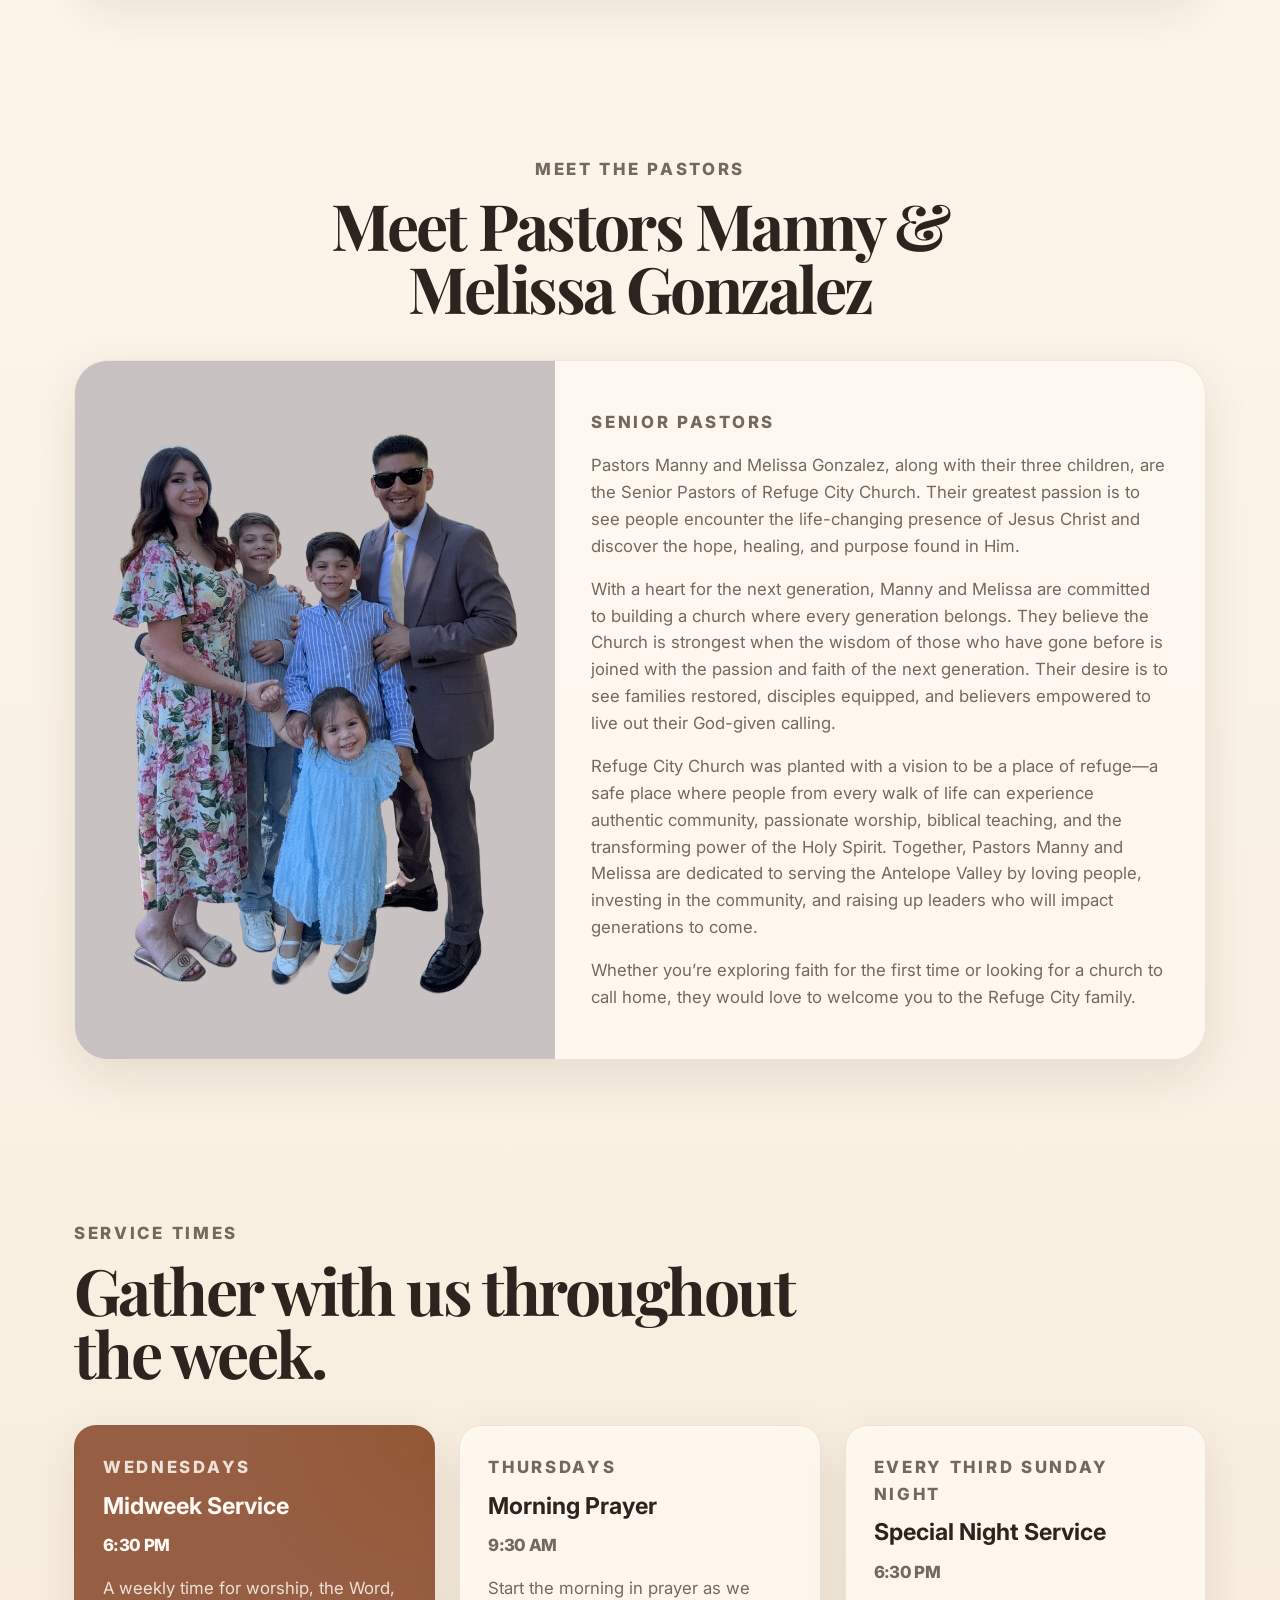
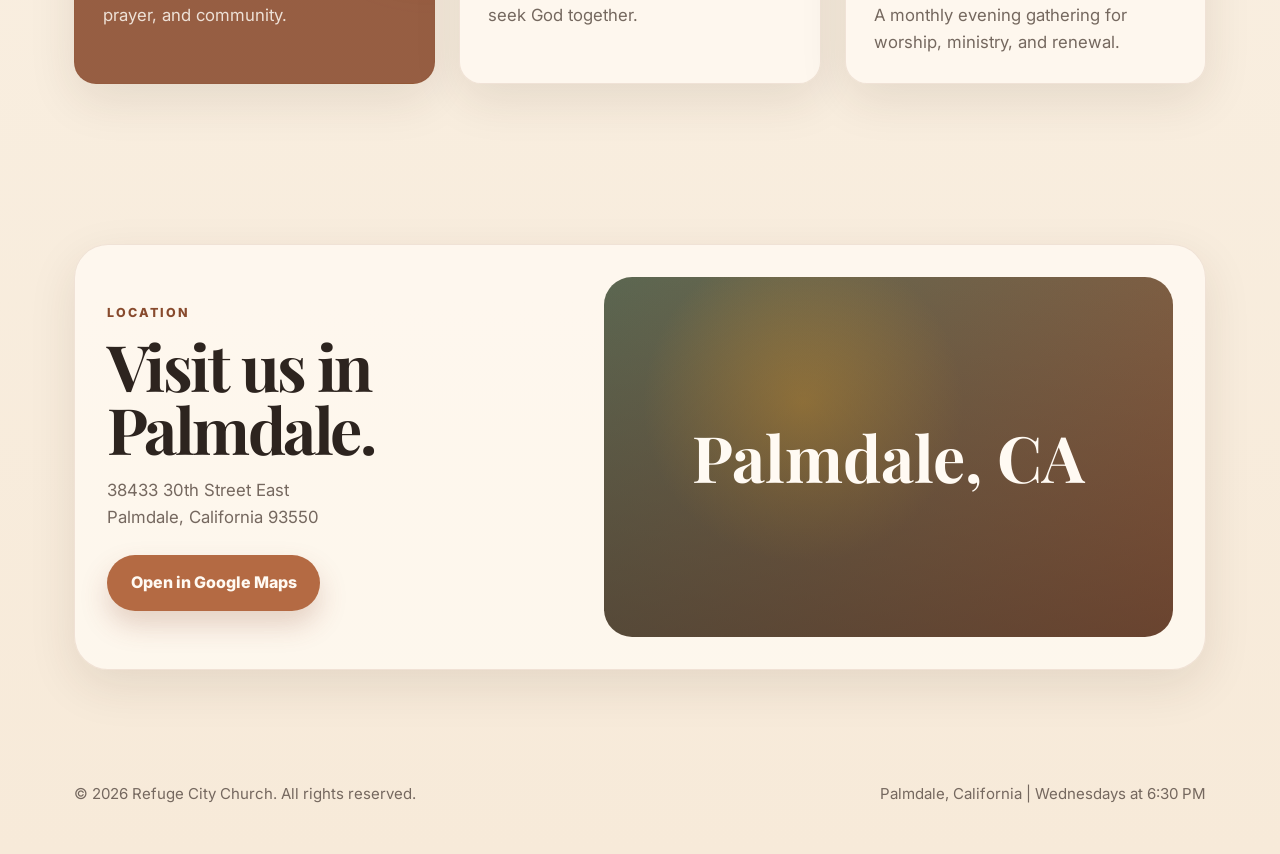
==== commit b9ab1666: "Refactor pastors section in index.html for enhanced presentation; update styles.css for layout adjus" ====
--- a/index.html
+++ b/index.html
@@ -72,43 +72,42 @@
 
     <section data-hf-id="hf-mdwj" class="section pastors-section" id="pastors">
       <div data-hf-id="hf-hpwo" class="section-heading centered">
-        <p data-hf-id="hf-0fsf" class="eyebrow">About Pastors</p>
-        <h2 data-hf-id="hf-94z4">Meet Pastors Manny and Melissa Gonzalez</h2>
-        <p data-hf-id="hf-ewwl">
-          Pastors Manny and Melissa Gonzalez lead Refuge City Church with a heart for people,
-          prayer, and seeing the love of Jesus reach the city of Palmdale.
-        </p>
+        <p data-hf-id="hf-0fsf" class="eyebrow">Meet the Pastors</p>
+        <h2 data-hf-id="hf-94z4">Meet Pastors Manny &amp; Melissa Gonzalez</h2>
       </div>
-      <div data-hf-id="hf-c669" class="pastor-cards">
-        <article data-hf-id="hf-2bf1" class="pastor-card">
-          <div data-hf-id="hf-6ljz" class="pastor-photo" role="img"
-            aria-label="Placeholder photo for Pastor Manny Gonzalez">
-            <span data-hf-id="hf-opnl">Photo Coming Soon</span>
-          </div>
-          <div data-hf-id="hf-icj4" class="pastor-info">
-            <p data-hf-id="hf-yojv" class="card-label">Lead Pastor</p>
-            <h3 data-hf-id="hf-mi73">Manny Gonzalez</h3>
-            <p data-hf-id="hf-qrbf">
-              Pastor Manny carries a passion for preaching the Word, strengthening families, and
-              helping people discover their place in God's purpose.
-            </p>
-          </div>
-        </article>
-        <article data-hf-id="hf-p6kh" class="pastor-card">
-          <div data-hf-id="hf-ryj0" class="pastor-photo" role="img"
-            aria-label="Placeholder photo for Pastor Melissa Gonzalez">
-            <span data-hf-id="hf-iy2d">Photo Coming Soon</span>
-          </div>
-          <div data-hf-id="hf-ckw8" class="pastor-info">
-            <p data-hf-id="hf-t8tp" class="card-label">Pastor</p>
-            <h3 data-hf-id="hf-pcay">Melissa Gonzalez</h3>
-            <p data-hf-id="hf-4l0h">
-              Pastor Melissa serves with warmth, wisdom, and a deep love for prayer, discipleship,
-              and encouraging people in every season of life.
-            </p>
-          </div>
-        </article>
-      </div>
+      <article data-hf-id="hf-c669" class="pastors-profile">
+        <div data-hf-id="hf-6ljz" class="pastors-photo">
+          <img data-hf-id="hf-opnl" src="public/family.jpg" width="900" height="1309"
+            alt="Pastors Manny and Melissa Gonzalez with their three children">
+        </div>
+        <div data-hf-id="hf-icj4" class="pastors-bio">
+          <p data-hf-id="hf-yojv" class="card-label">Senior Pastors</p>
+          <p data-hf-id="hf-qrbf">
+            Pastors Manny and Melissa Gonzalez, along with their three children, are the Senior
+            Pastors of Refuge City Church. Their greatest passion is to see people encounter the
+            life-changing presence of Jesus Christ and discover the hope, healing, and purpose
+            found in Him.
+          </p>
+          <p data-hf-id="hf-4l0h">
+            With a heart for the next generation, Manny and Melissa are committed to building a
+            church where every generation belongs. They believe the Church is strongest when the
+            wisdom of those who have gone before is joined with the passion and faith of the next
+            generation. Their desire is to see families restored, disciples equipped, and believers
+            empowered to live out their God-given calling.
+          </p>
+          <p data-hf-id="hf-bio3">
+            Refuge City Church was planted with a vision to be a place of refuge—a safe place where
+            people from every walk of life can experience authentic community, passionate worship,
+            biblical teaching, and the transforming power of the Holy Spirit. Together, Pastors
+            Manny and Melissa are dedicated to serving the Antelope Valley by loving people,
+            investing in the community, and raising up leaders who will impact generations to come.
+          </p>
+          <p data-hf-id="hf-bio4">
+            Whether you’re exploring faith for the first time or looking for a church to call home,
+            they would love to welcome you to the Refuge City family.
+          </p>
+        </div>
+      </article>
     </section>
 
     <section data-hf-id="hf-pfdw" class="section service-section" id="services">
--- a/styles.css
+++ b/styles.css
@@ -164,7 +164,7 @@
 
 .hero-copy,
 .section-heading>p,
-.pastor-info p,
+.pastors-bio p,
 .service-card p,
 .about-grid p,
 address {
@@ -299,17 +299,13 @@
   box-shadow: 0 18px 46px rgba(58, 37, 24, 0.08);
 }
 
-.pastor-cards,
 .service-grid {
   display: grid;
+  grid-template-columns: repeat(3, minmax(0, 1fr));
   gap: 1.5rem;
 }
 
-.pastor-cards {
-  grid-template-columns: repeat(2, minmax(0, 1fr));
-}
-
-.pastor-card,
+.pastors-profile,
 .service-card,
 .location-card {
   background: rgba(255, 250, 243, 0.78);
@@ -317,37 +313,48 @@
   box-shadow: 0 16px 48px rgba(58, 37, 24, 0.1);
 }
 
-.pastor-card {
+.pastors-profile {
+  display: grid;
+  grid-template-columns: minmax(260px, 0.85fr) minmax(0, 1.15fr);
+  gap: 0;
   overflow: hidden;
   border-radius: var(--radius-large);
 }
 
-.pastor-photo {
-  display: grid;
-  min-height: 330px;
-  place-items: center;
-  color: rgba(255, 250, 243, 0.86);
-  background:
-    linear-gradient(rgba(45, 36, 31, 0.18), rgba(45, 36, 31, 0.18)),
-    radial-gradient(circle at 50% 28%, rgba(255, 250, 243, 0.38), transparent 9rem),
-    linear-gradient(135deg, #d8ad69 0%, #b46a43 54%, #604335 100%);
-  font-weight: 800;
-  letter-spacing: 0.08em;
-  text-transform: uppercase;
-}
-
-.pastor-info,
+.pastors-photo {
+  position: relative;
+  min-height: 480px;
+  background: #c8c2c2;
+  overflow: hidden;
+}
+
+.pastors-photo img {
+  display: block;
+  width: 100%;
+  height: 100%;
+  object-fit: contain;
+  object-position: center center;
+}
+
+.pastors-bio,
 .service-card {
   padding: 1.75rem;
 }
 
-.pastor-info p:last-child,
+.pastors-bio {
+  display: flex;
+  flex-direction: column;
+  justify-content: center;
+  padding: 2.25rem;
+}
+
+.pastors-bio p {
+  margin-bottom: 1rem;
+}
+
+.pastors-bio p:last-child,
 .service-card p:last-child {
   margin-bottom: 0;
-}
-
-.service-grid {
-  grid-template-columns: repeat(3, minmax(0, 1fr));
 }
 
 .service-card {
@@ -456,9 +463,14 @@
   }
 
   .about-grid,
-  .pastor-cards,
+  .pastors-profile,
   .service-grid {
     grid-template-columns: 1fr;
+  }
+
+  .pastors-photo {
+    min-height: 380px;
+    max-height: 520px;
   }
 }
 
@@ -511,7 +523,15 @@
     padding: 1.25rem;
   }
 
-  .pastor-photo,
+  .pastors-photo {
+    min-height: 300px;
+    max-height: 420px;
+  }
+
+  .pastors-bio {
+    padding: 1.5rem;
+  }
+
   .map-placeholder {
     min-height: 260px;
   }
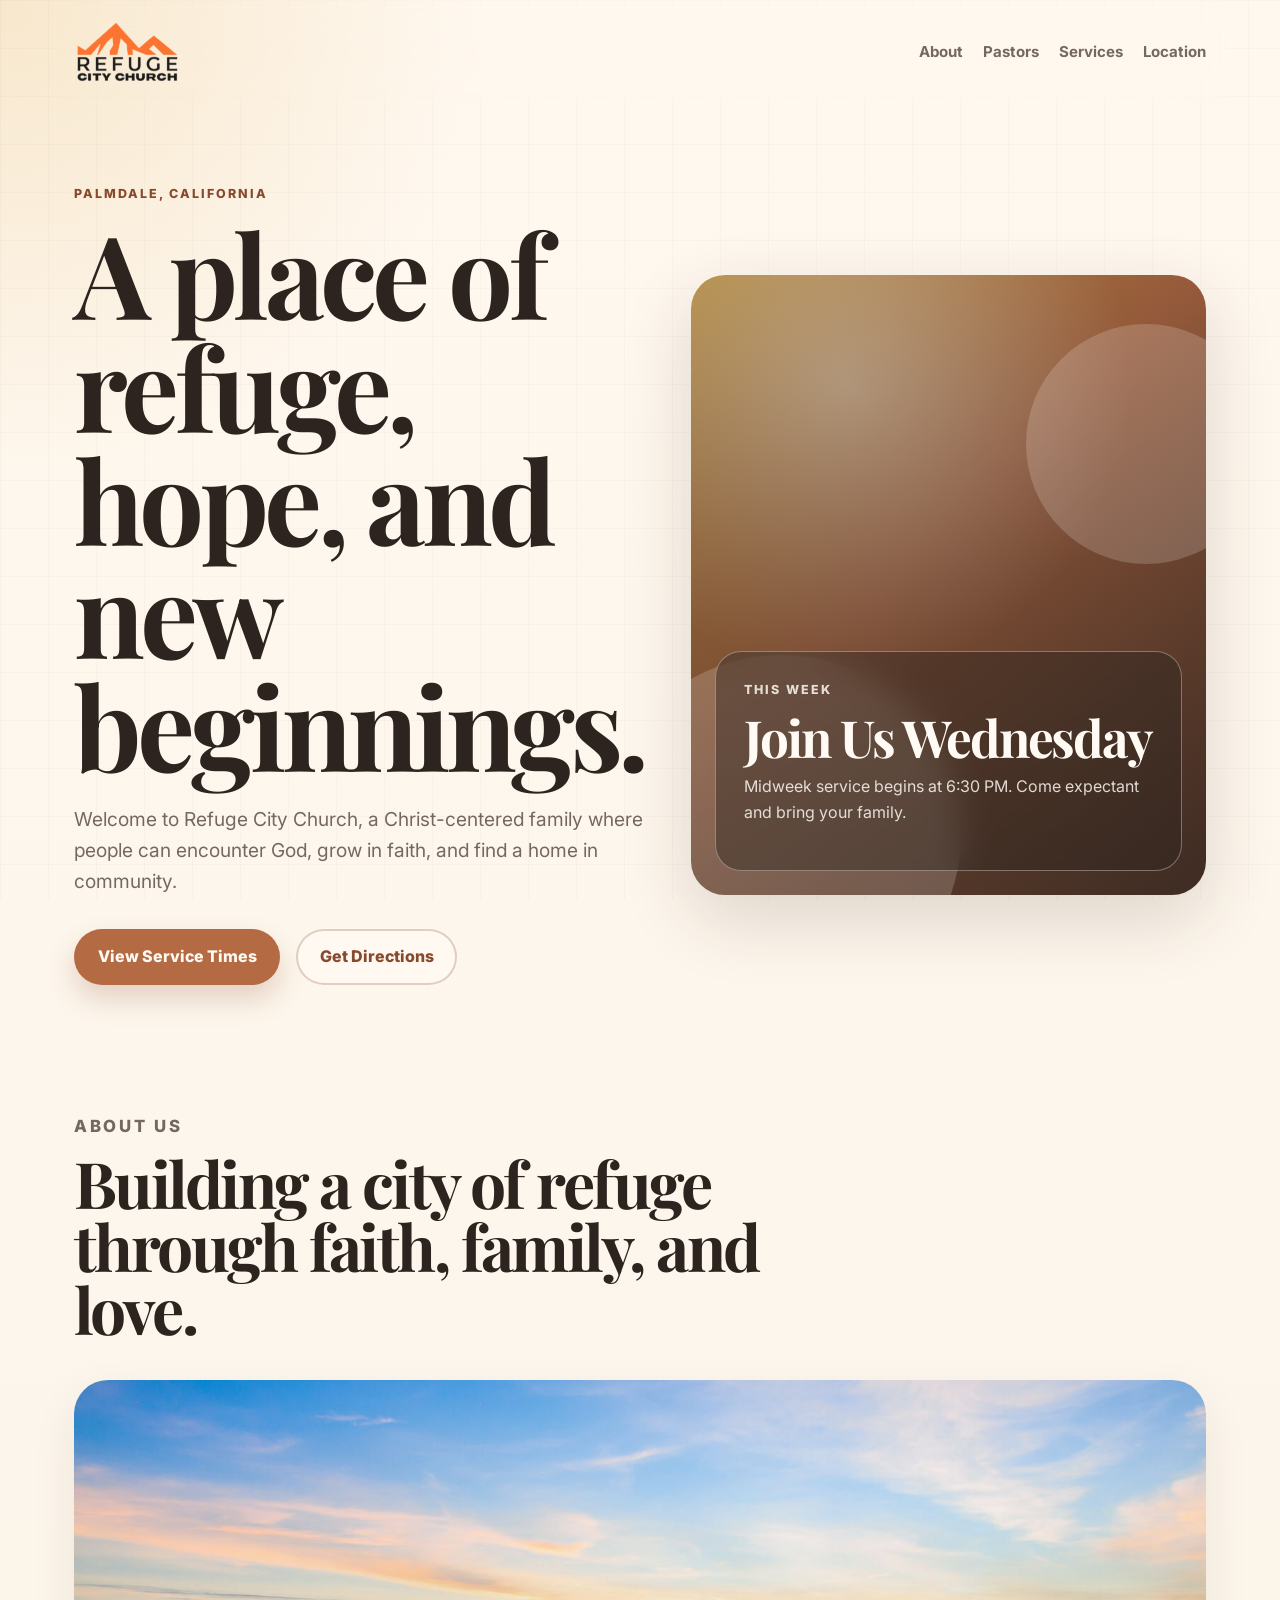
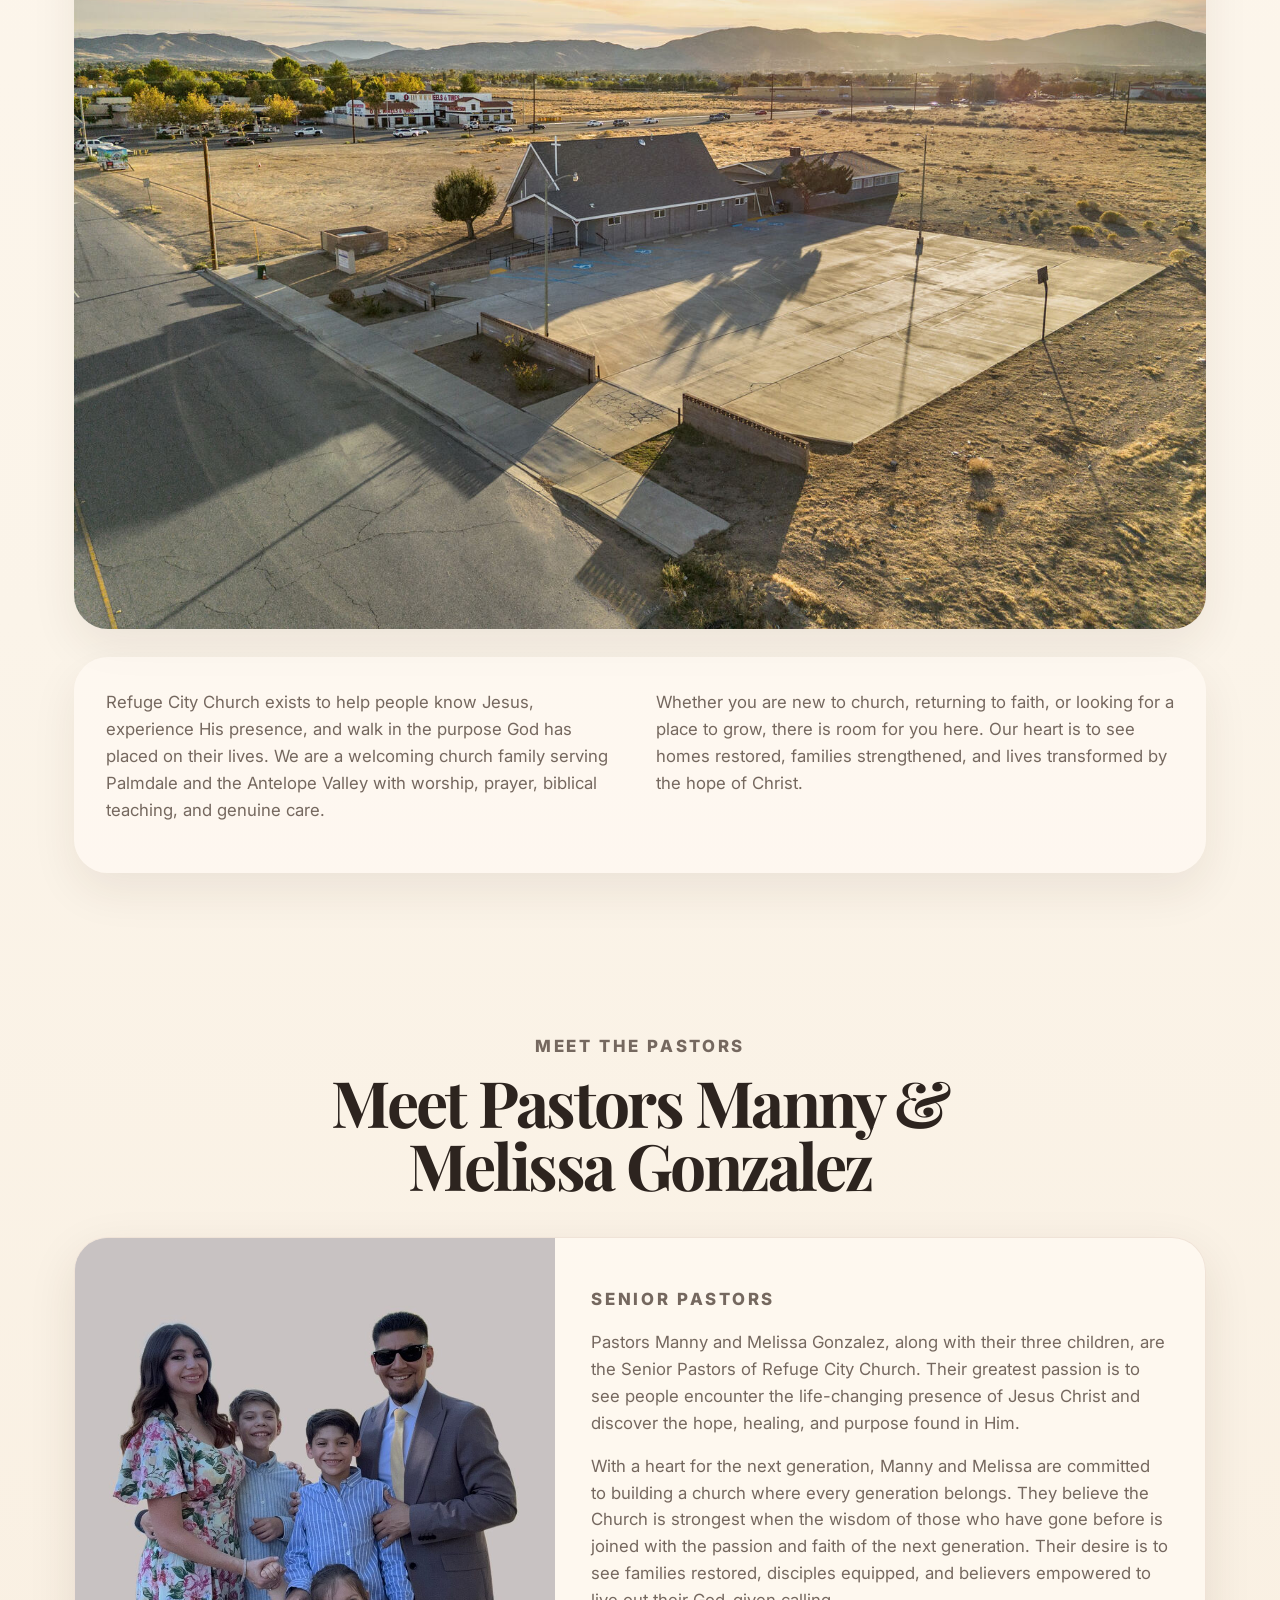
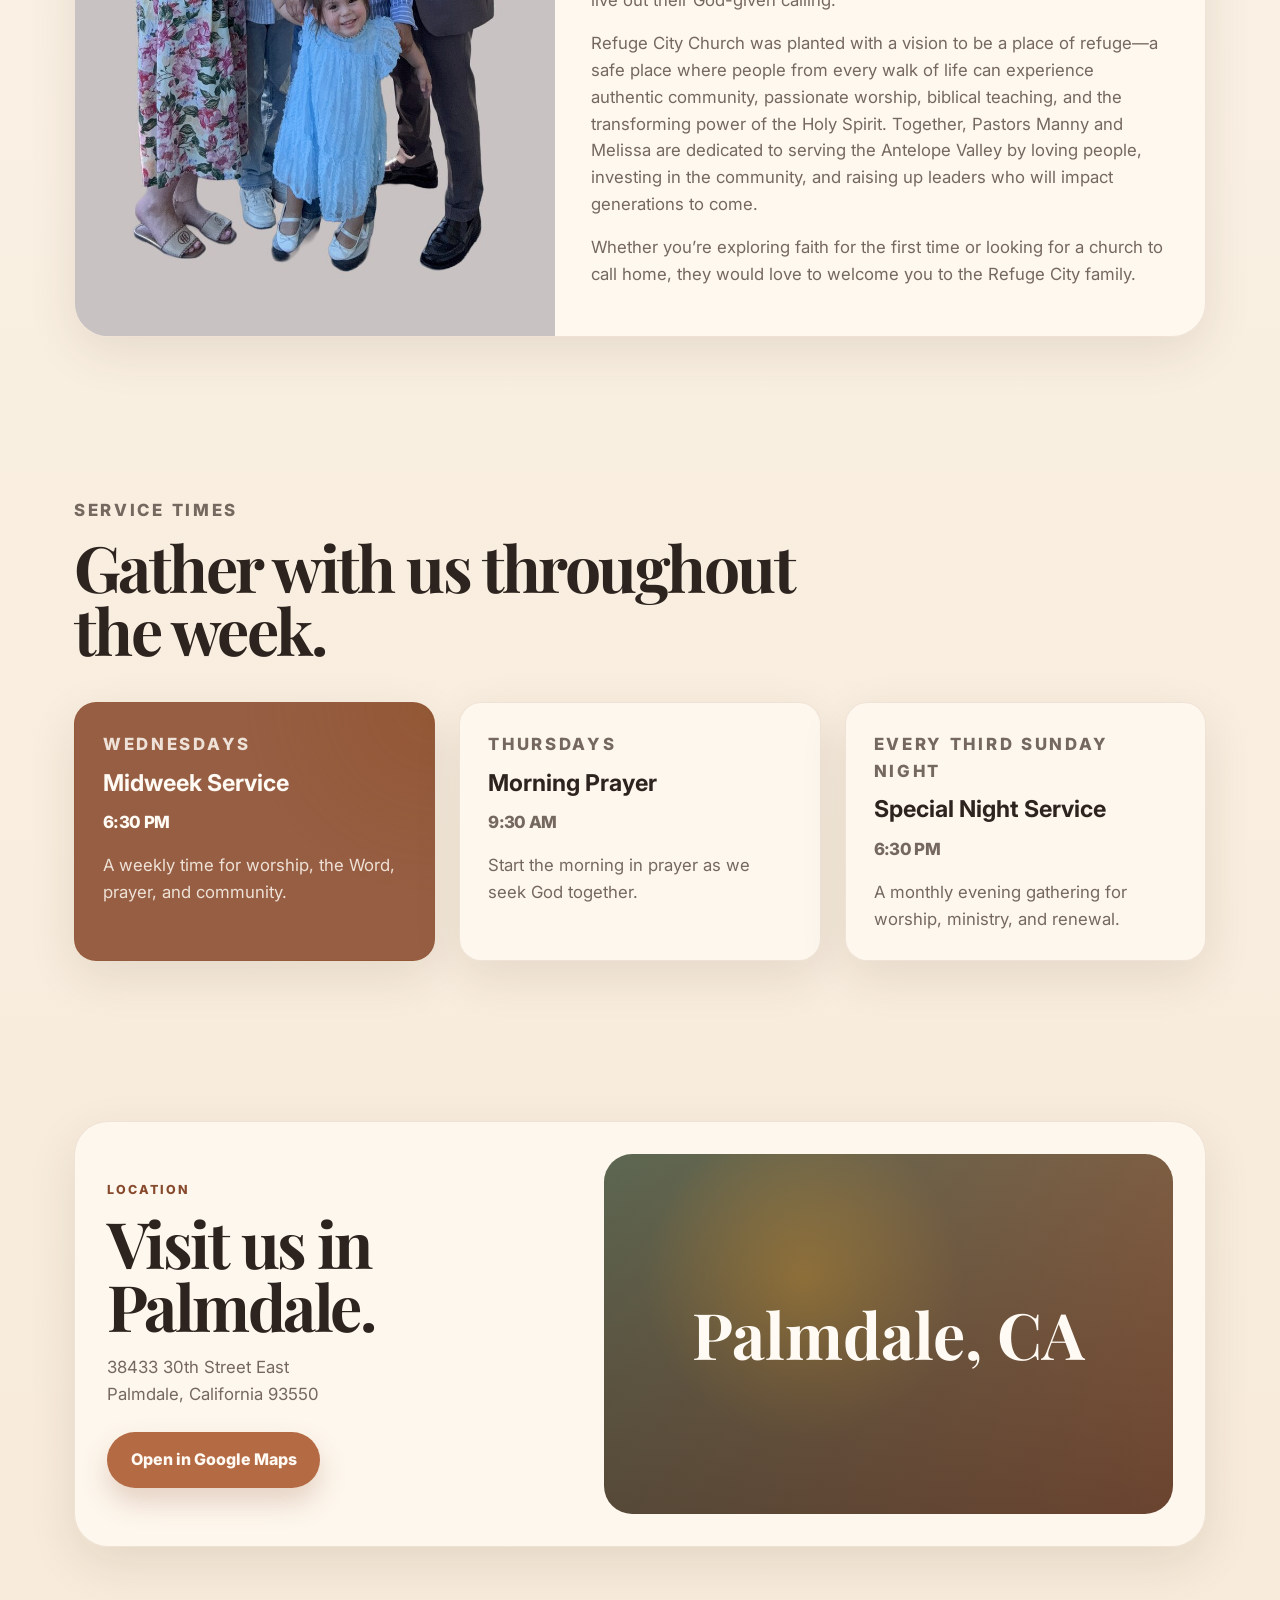
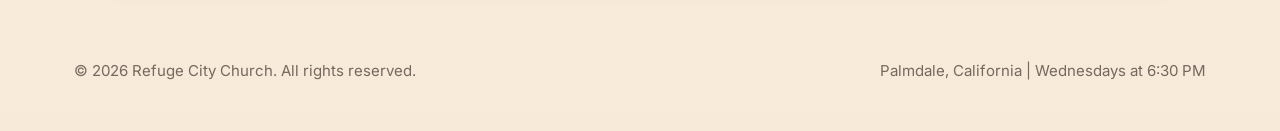
==== commit 1197ed7d: "About us initial" ====
--- a/index.html
+++ b/index.html
@@ -56,6 +56,10 @@
         <p data-hf-id="hf-a9ab" class="eyebrow">About Us</p>
         <h2 data-hf-id="hf-d448">Building a city of refuge through faith, family, and love.</h2>
       </div>
+      <figure data-hf-id="hf-aerl" class="about-photo">
+        <img data-hf-id="hf-aeri" src="public/aerial-about-us.jpg" width="1600" height="1200"
+          alt="Aerial view of Refuge City Church and the surrounding Antelope Valley">
+      </figure>
       <div data-hf-id="hf-6d0o" class="about-grid">
         <p data-hf-id="hf-pns8">
           Refuge City Church exists to help people know Jesus, experience His presence, and walk
--- a/styles.css
+++ b/styles.css
@@ -287,6 +287,19 @@
 
 .about-section {
   padding-top: 3rem;
+}
+
+.about-photo {
+  margin: 0 0 1.75rem;
+  overflow: hidden;
+  border-radius: var(--radius-large);
+  box-shadow: 0 18px 46px rgba(58, 37, 24, 0.08);
+}
+
+.about-photo img {
+  display: block;
+  width: 100%;
+  height: auto;
 }
 
 .about-grid {
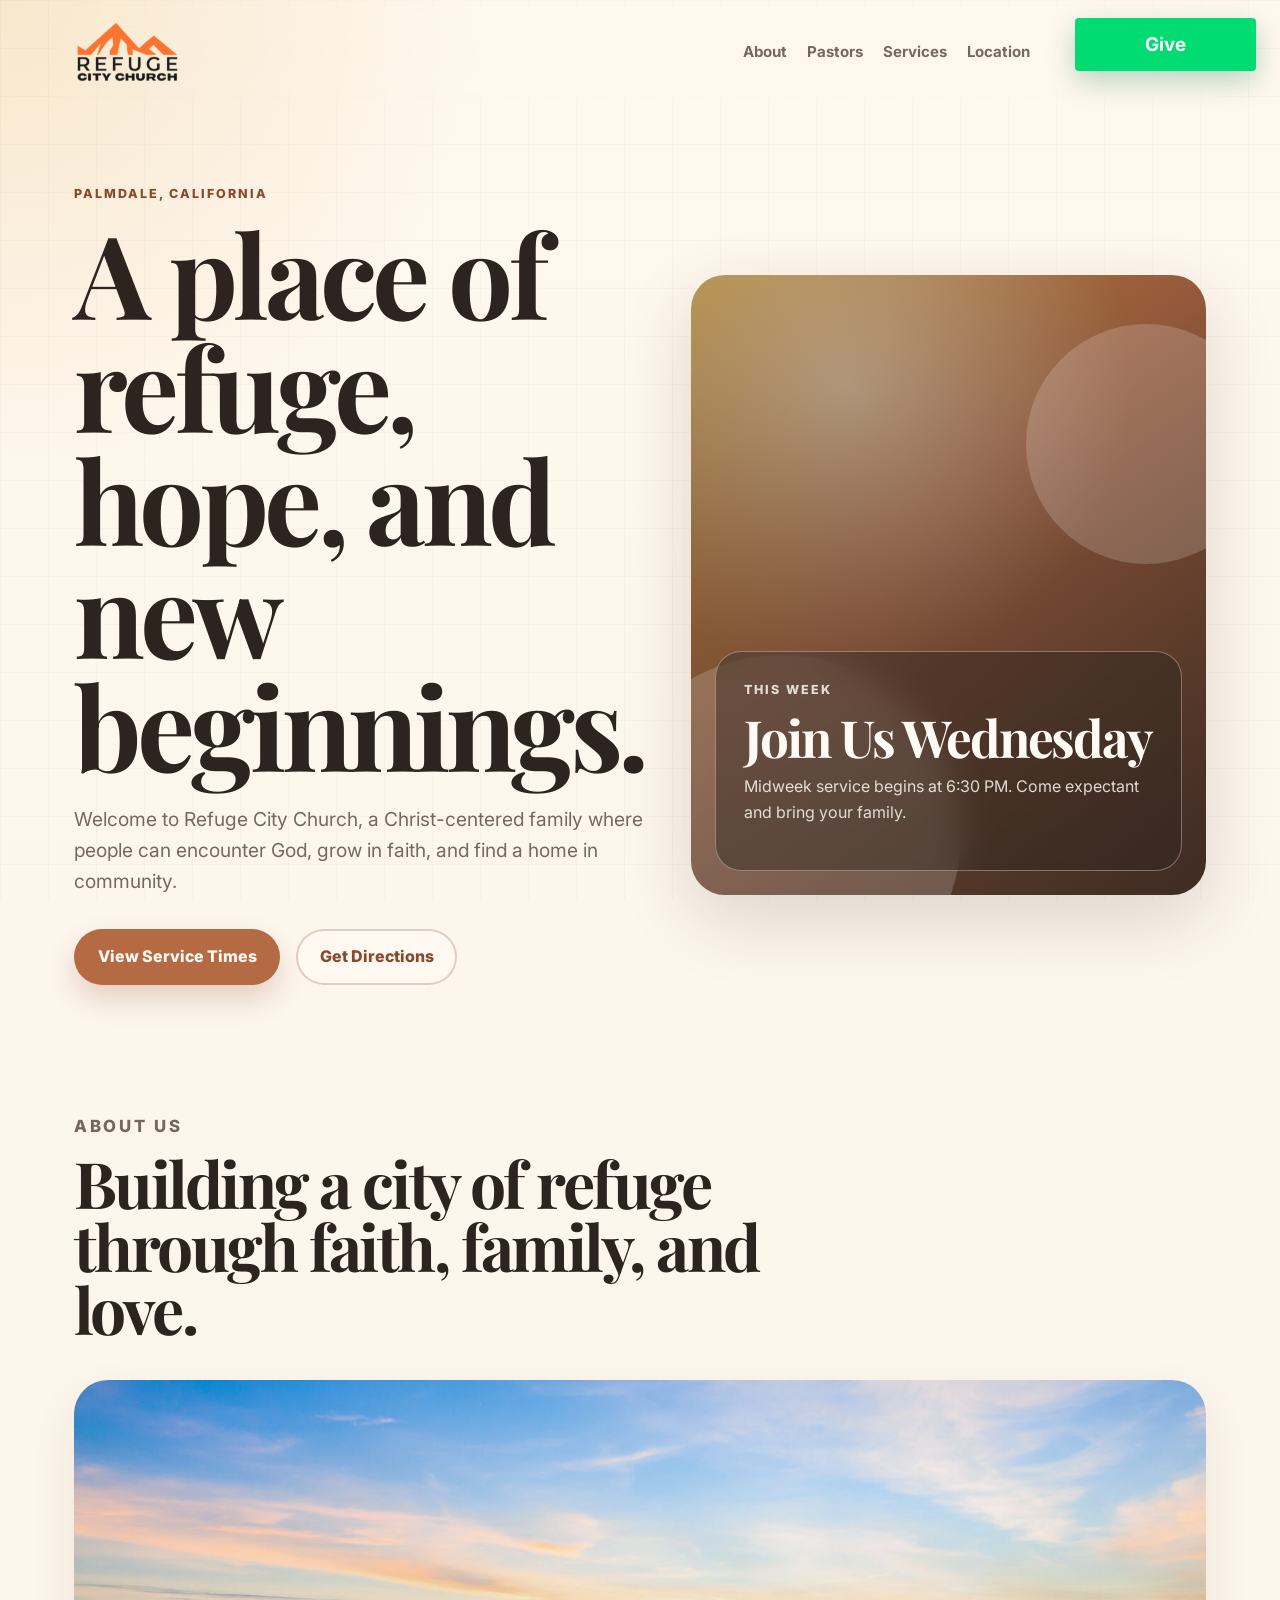
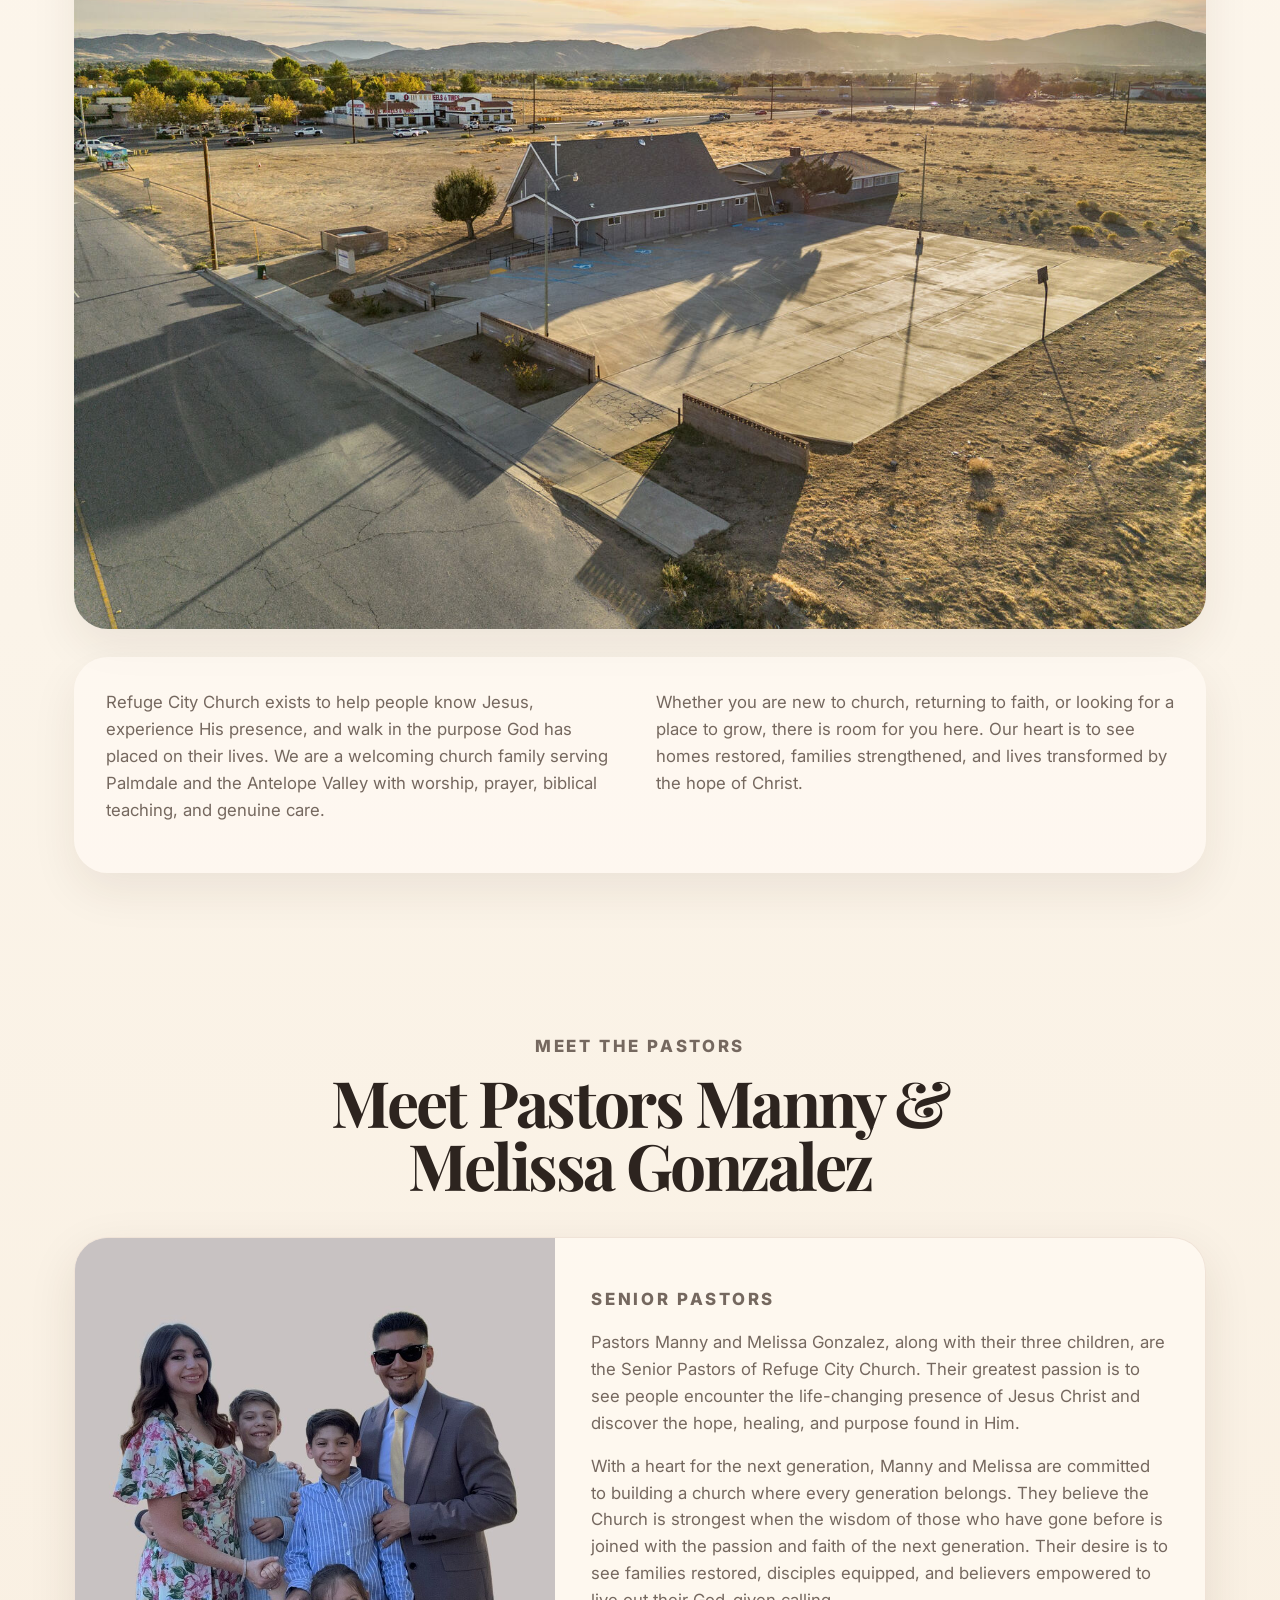
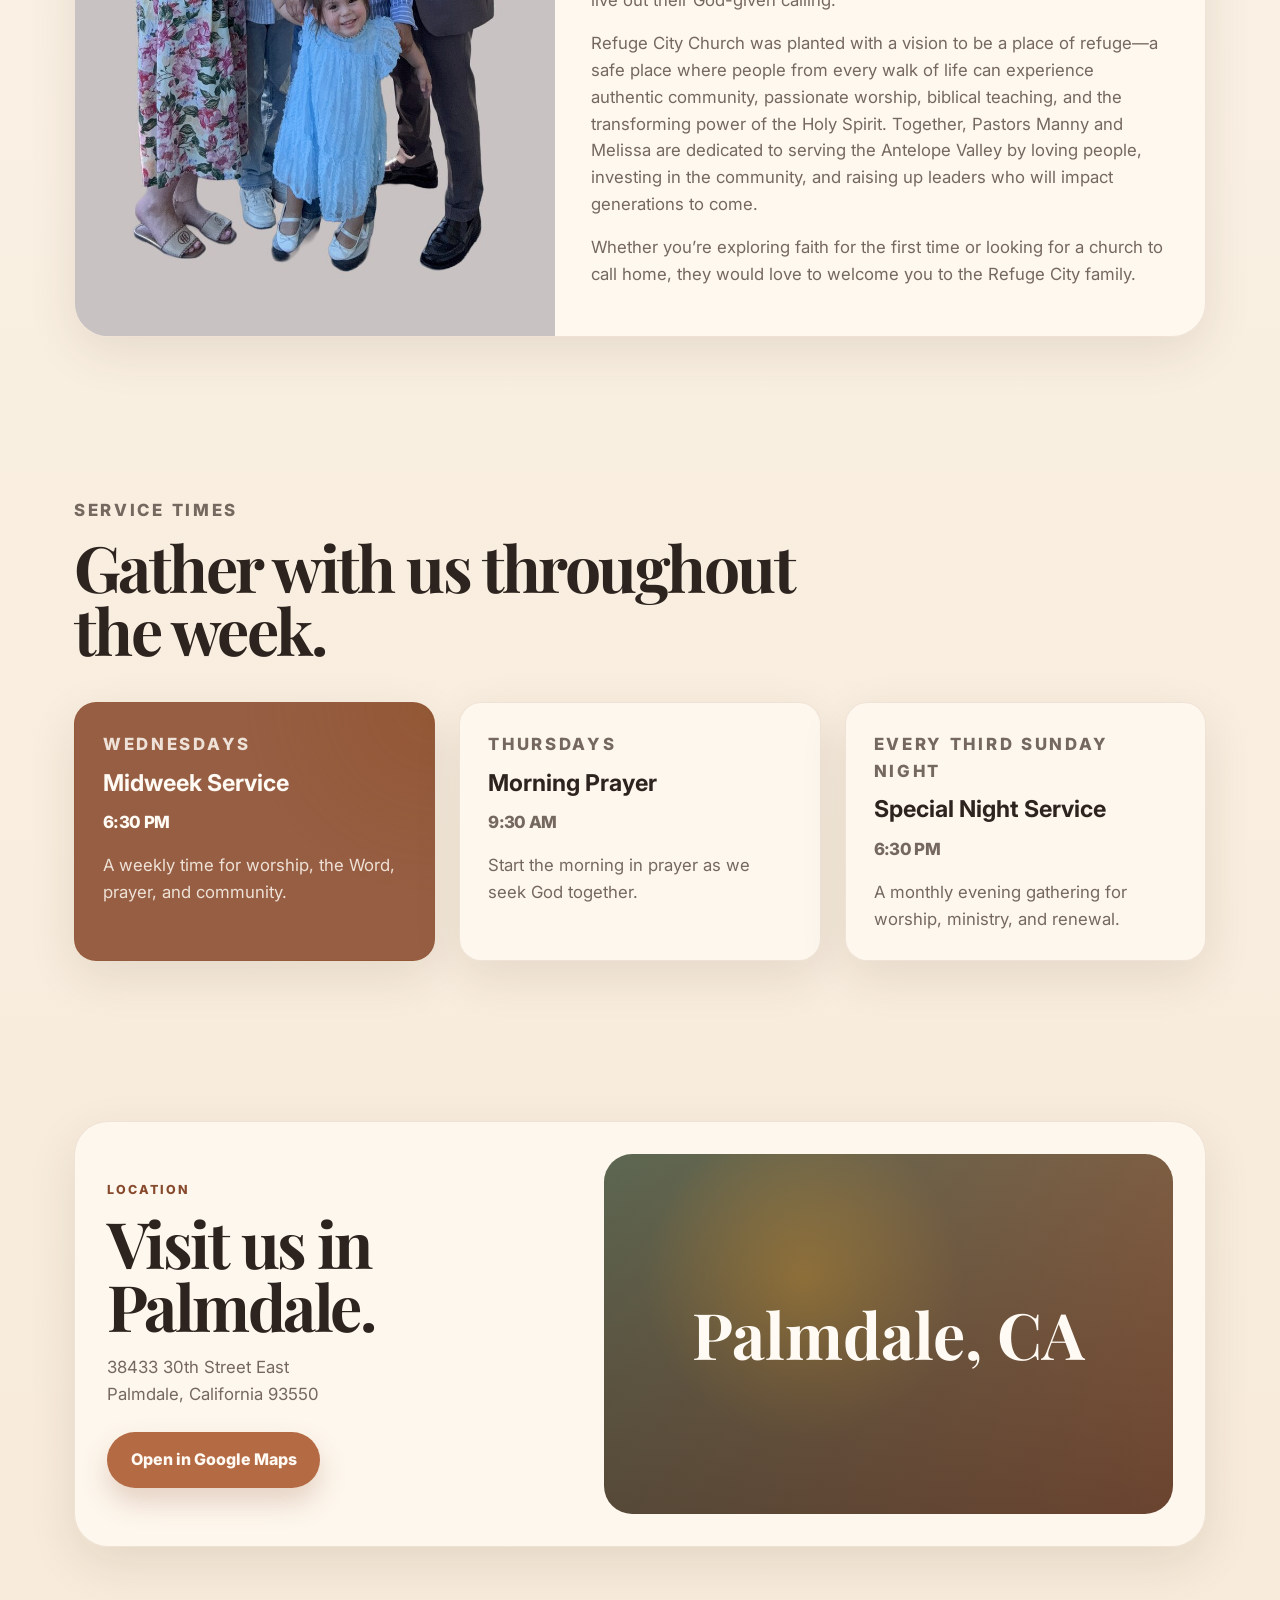
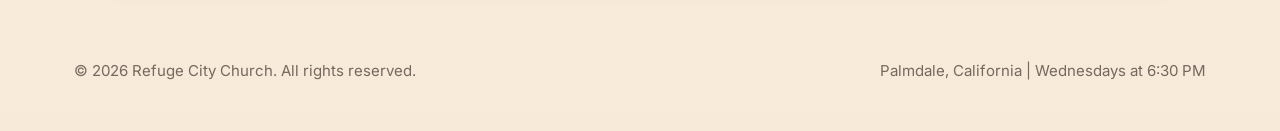
==== commit a1e72721: "give button initialized" ====
--- a/index.html
+++ b/index.html
@@ -12,10 +12,15 @@
   <link
     href="https://fonts.googleapis.com/css2?family=Inter:wght@400;500;600;700;800&family=Playfair+Display:wght@600;700&display=swap"
     rel="stylesheet">
-  <link rel="stylesheet" href="styles.css">
+  <link rel="stylesheet" href="styles.css?v=1.0.2">
 </head>
 
 <body>
+  <div class="give-button-fixed" aria-label="Give">
+    <button class="tithely-give-button" data-form="45ba0452-cf1e-49e6-b0ba-a2d72cd7896d" style="background-color: #00DB72; font-family: inherit; font-weight: bold; font-size: 19px; padding: 15px 70px; border-radius: 4px; cursor: pointer; background-image: none; color: white; text-shadow: none; display: inline-block; float: none; border: none;">Give</button>
+  </div>
+  <script src="https://static.tithely.com/give/give.js" defer></script>
+
   <header data-hf-id="hf-s24h" class="site-header">
     <a data-hf-id="hf-2kfz" class="brand" href="#home" aria-label="Refuge City Church home">
       <img data-hf-id="hf-efya" class="brand-logo" src="public/logo.PNG" width="180" height="121" alt="Refuge City Church">
--- a/styles.css
+++ b/styles.css
@@ -47,6 +47,17 @@
   text-decoration: none;
 }
 
+.give-button-fixed {
+  position: fixed;
+  top: 1.15rem;
+  right: 1.5rem;
+  z-index: 30;
+}
+
+.give-button-fixed .tithely-give-button {
+  box-shadow: 0 10px 28px rgba(0, 120, 70, 0.28);
+}
+
 .site-header {
   position: sticky;
   top: 0;
@@ -58,6 +69,7 @@
   max-width: var(--max-width);
   margin: 0 auto;
   padding: 1rem 1.5rem;
+  padding-right: 12.5rem;
   backdrop-filter: blur(18px);
 }
 
@@ -445,10 +457,21 @@
 }
 
 @media (max-width: 920px) {
+  .give-button-fixed {
+    top: 0.95rem;
+    right: 1rem;
+  }
+
+  .give-button-fixed .tithely-give-button {
+    font-size: 15px !important;
+    padding: 10px 28px !important;
+  }
+
   .site-header {
     align-items: center;
     flex-wrap: wrap;
     gap: 0.85rem 1.25rem;
+    padding-right: 7.5rem;
   }
 
   .brand-logo {
@@ -500,6 +523,17 @@
   .site-header {
     padding-top: 0.85rem;
     padding-bottom: 0.85rem;
+    padding-right: 6.5rem;
+  }
+
+  .give-button-fixed {
+    top: 0.85rem;
+    right: 0.85rem;
+  }
+
+  .give-button-fixed .tithely-give-button {
+    font-size: 14px !important;
+    padding: 9px 22px !important;
   }
 
   .brand-logo {
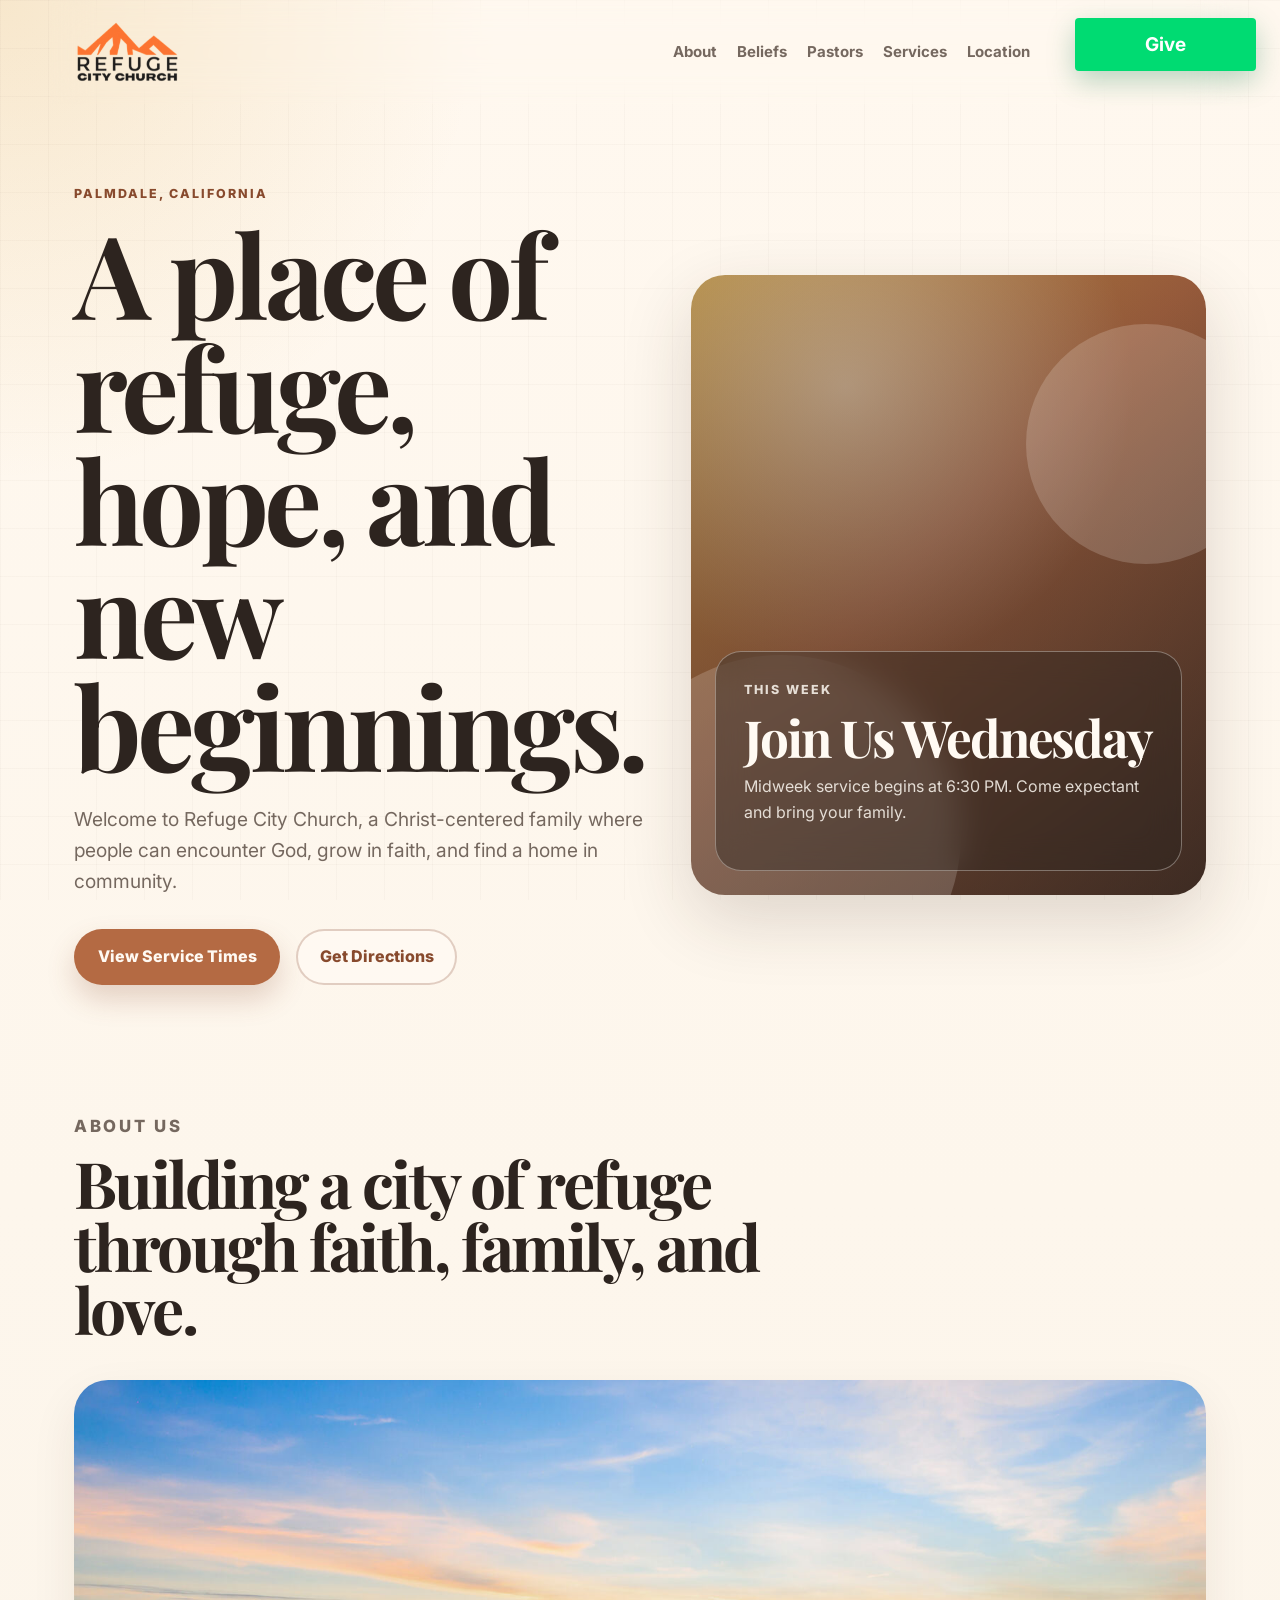
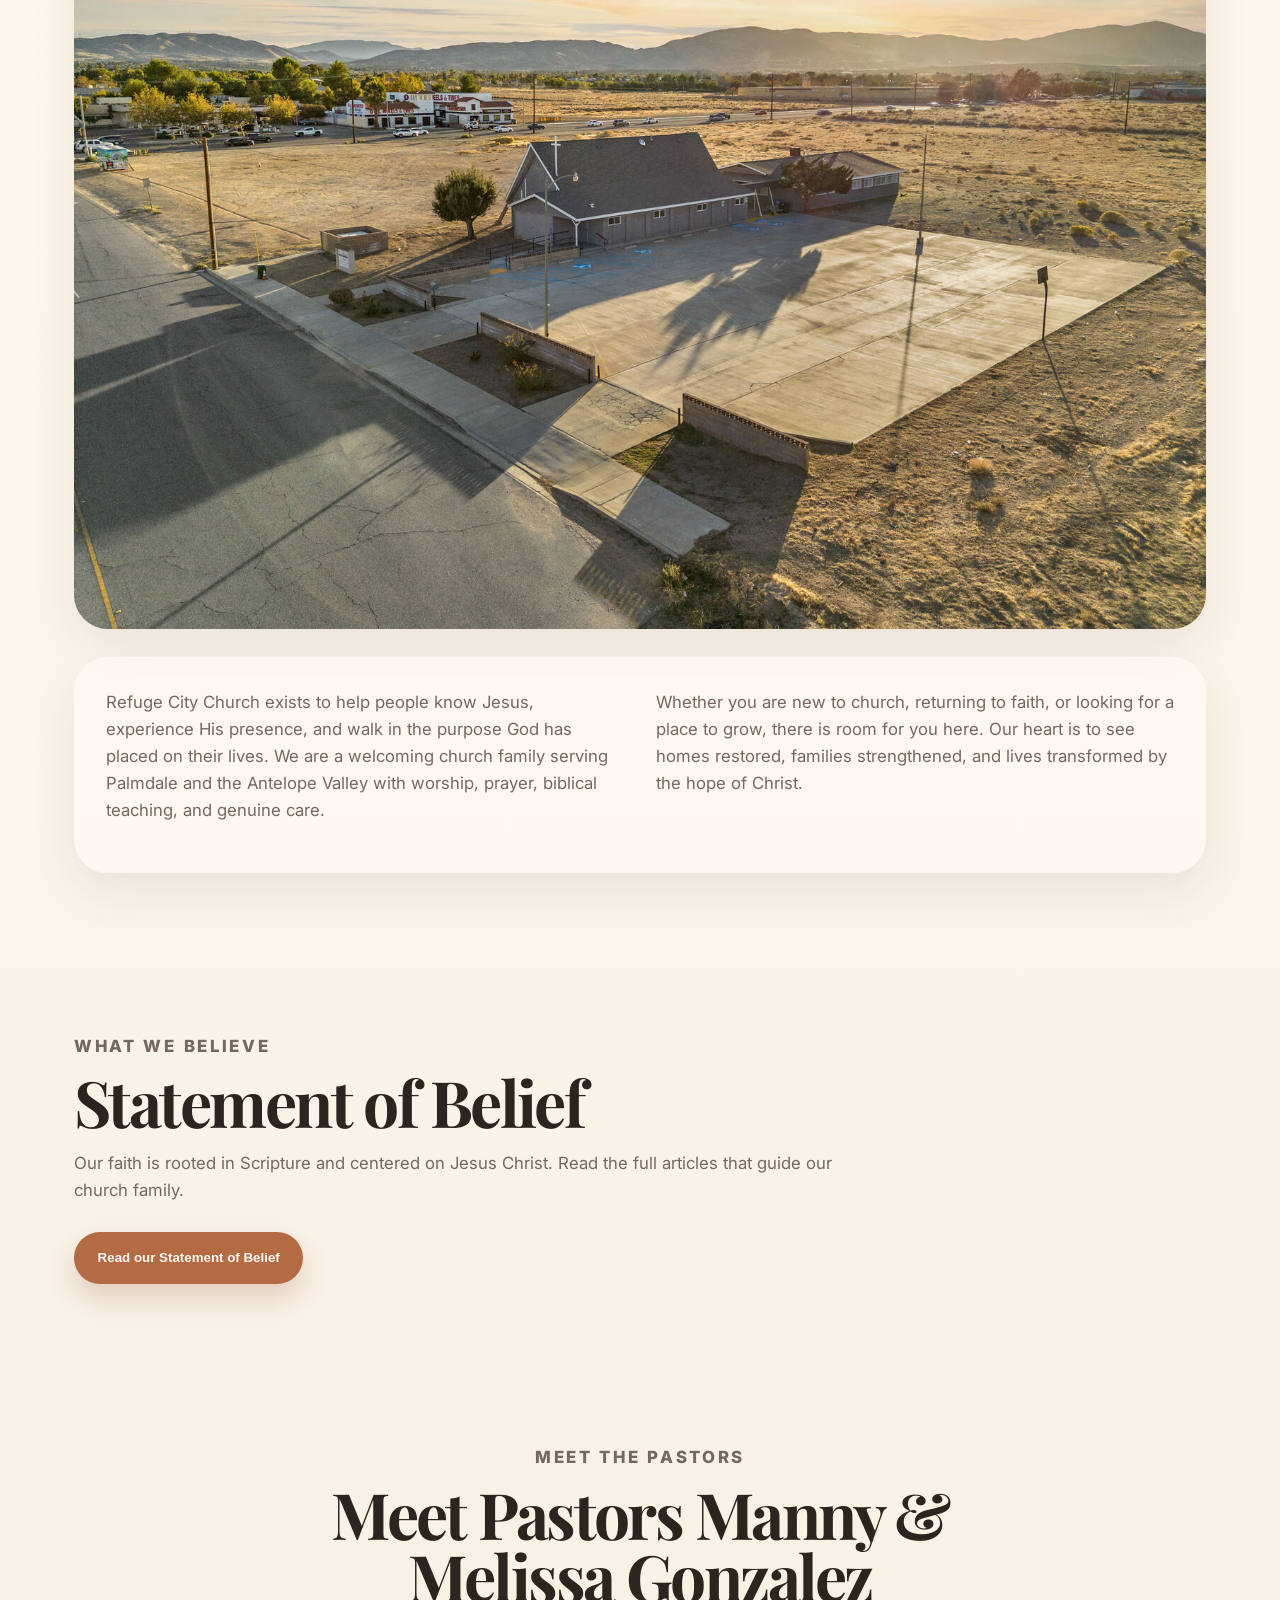
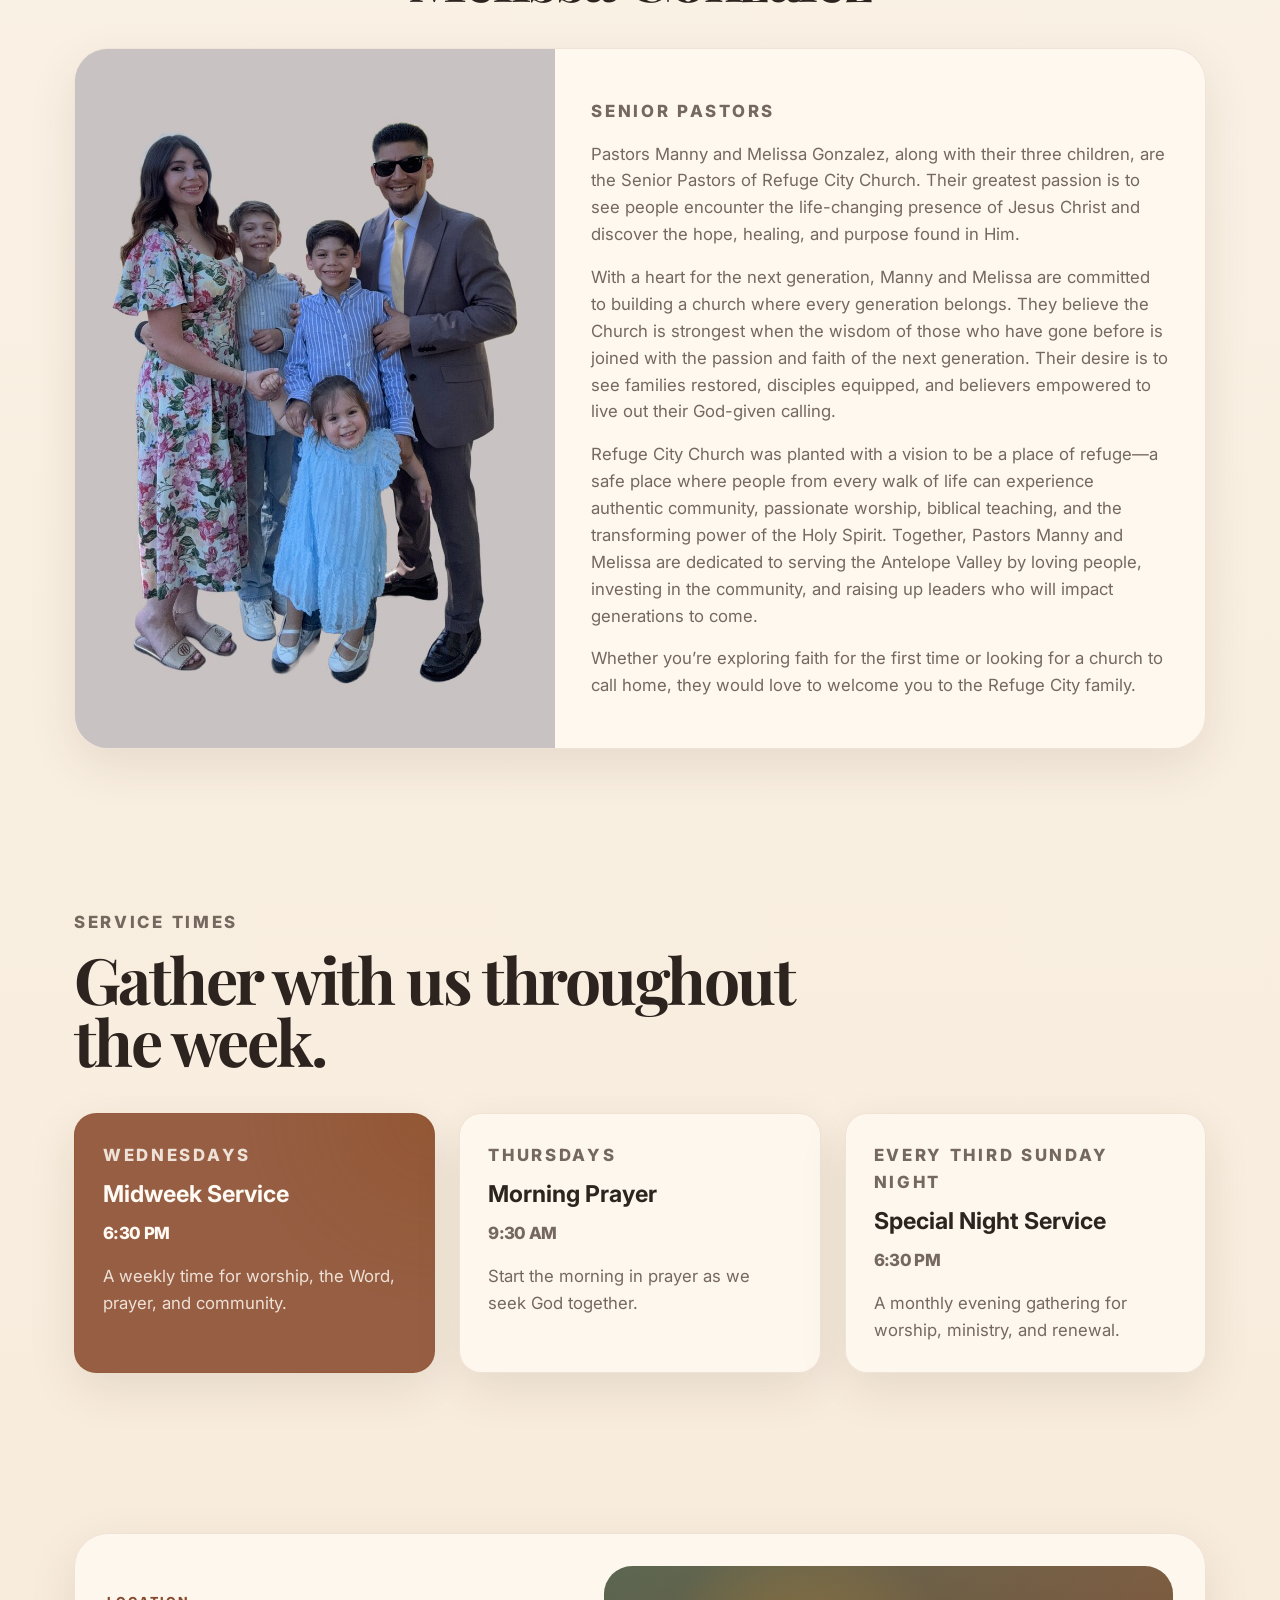
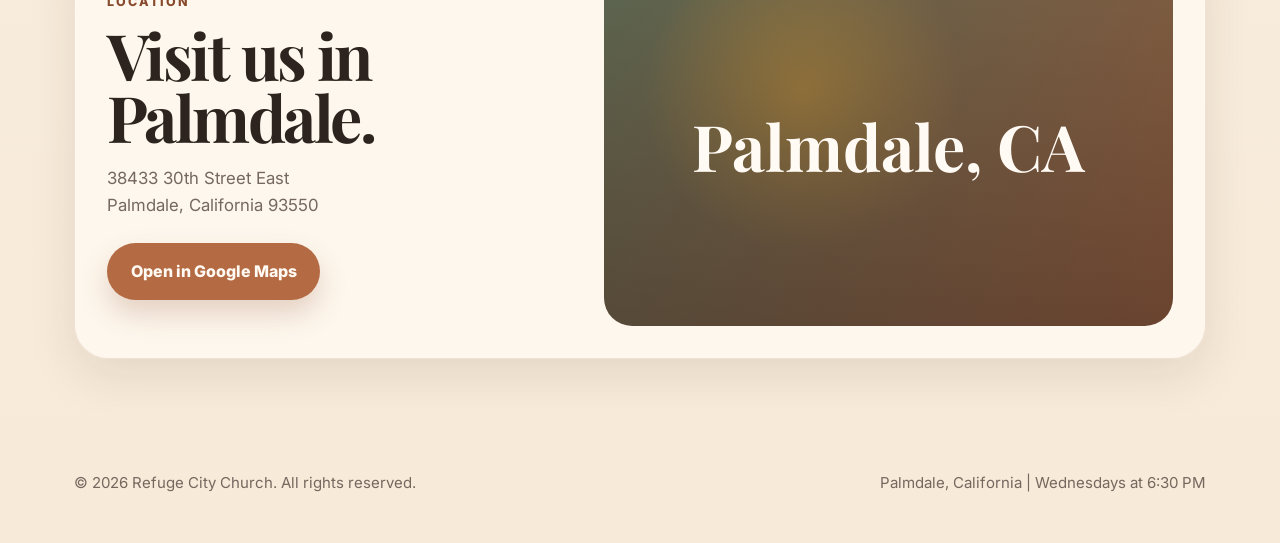
==== commit abe4174f: "Add Statement of Belief modal to homepage Adds a #beliefs section that opens the articles in a nativ" ====
--- a/index.html
+++ b/index.html
@@ -4,6 +4,7 @@
 <head>
   <meta charset="UTF-8">
   <meta name="viewport" content="width=device-width, initial-scale=1.0">
+  <meta name="robots" content="noindex, nofollow">
   <meta name="description"
     content="Refuge City Church in Palmdale, California. Join us for weekly services, prayer, and community.">
   <title>Refuge City Church | Palmdale, CA</title>
@@ -12,7 +13,7 @@
   <link
     href="https://fonts.googleapis.com/css2?family=Inter:wght@400;500;600;700;800&family=Playfair+Display:wght@600;700&display=swap"
     rel="stylesheet">
-  <link rel="stylesheet" href="styles.css?v=1.0.2">
+  <link rel="stylesheet" href="styles.css?v=1.0.3">
 </head>
 
 <body>
@@ -27,6 +28,7 @@
     </a>
     <nav data-hf-id="hf-84uz" class="main-nav" aria-label="Main navigation">
       <a data-hf-id="hf-04ss" href="#about">About</a>
+      <a href="#beliefs">Beliefs</a>
       <a data-hf-id="hf-tumk" href="#pastors">Pastors</a>
       <a data-hf-id="hf-8btc" href="#services">Services</a>
       <a data-hf-id="hf-ckzy" href="#location">Location</a>
@@ -77,6 +79,21 @@
           transformed by the hope of Christ.
         </p>
       </div>
+    </section>
+
+    <section class="section beliefs-section" id="beliefs">
+      <div class="section-heading">
+        <p class="eyebrow">What We Believe</p>
+        <h2>Statement of Belief</h2>
+        <p>
+          Our faith is rooted in Scripture and centered on Jesus Christ.
+          Read the full articles that guide our church family.
+        </p>
+      </div>
+      <button type="button" class="button button-primary" id="open-beliefs-modal"
+        aria-haspopup="dialog" aria-controls="beliefs-dialog">
+        Read our Statement of Belief
+      </button>
     </section>
 
     <section data-hf-id="hf-mdwj" class="section pastors-section" id="pastors">
@@ -172,6 +189,176 @@
     <p data-hf-id="hf-mocg">© 2026 Refuge City Church. All rights reserved.</p>
     <p data-hf-id="hf-rtb5">Palmdale, California | Wednesdays at 6:30 PM</p>
   </footer>
+
+  <dialog class="beliefs-dialog" id="beliefs-dialog" aria-labelledby="beliefs-dialog-title">
+    <div class="beliefs-dialog-panel">
+      <header class="beliefs-dialog-header">
+        <h2 id="beliefs-dialog-title">The Official Articles of Faith</h2>
+        <button type="button" class="beliefs-dialog-close" id="close-beliefs-modal" aria-label="Close">
+          <span aria-hidden="true">&times;</span>
+        </button>
+      </header>
+      <div class="beliefs-dialog-body">
+        <article class="belief-article">
+          <h3>The Bible</h3>
+          <ul>
+            <li>The Bible is the inspired, infallible, and authoritative Word of God.</li>
+            <li>
+              It serves as the ultimate guide and absolute rule for Christian faith and daily practice.
+              <sup class="belief-cite">[<a href="https://www.obsctt.org/wp-content/uploads/2023/04/ARTICLE-OF-FAITH-revised.pdf" target="_blank" rel="noreferrer noopener">1</a>, <a href="https://pacificopenbible.com/about-us/our-core-beliefs" target="_blank" rel="noreferrer noopener">2</a>, <a href="https://www.open-bible.org/about-us" target="_blank" rel="noreferrer noopener">3</a>]</sup>
+            </li>
+          </ul>
+        </article>
+        <article class="belief-article">
+          <h3>God and the Trinity</h3>
+          <ul>
+            <li>There is only one living and true God, who exists eternally in three distinct persons: the Father, the Son, and the Holy Spirit.</li>
+            <li>
+              All three persons of the Trinity are equal in divine perfection, attributes, power, and eternity.
+              <sup class="belief-cite">[<a href="https://www.openbiblechristianschool.org/statement-of-faith" target="_blank" rel="noreferrer noopener">1</a>, <a href="https://www.openbiblecenter.org/beliefs" target="_blank" rel="noreferrer noopener">2</a>, <a href="https://www.open-bible.org/about-us" target="_blank" rel="noreferrer noopener">3</a>, <a href="https://www.obsctt.org/wp-content/uploads/2023/04/ARTICLE-OF-FAITH-revised.pdf" target="_blank" rel="noreferrer noopener">4</a>]</sup>
+            </li>
+          </ul>
+        </article>
+        <article class="belief-article">
+          <h3>Jesus Christ</h3>
+          <ul>
+            <li>Jesus is fully divine and co-eternal with the Father.</li>
+            <li>Core doctrines include His virgin birth, sinless life, recorded miracles, and vicarious, atoning death on the cross.</li>
+            <li>
+              Believers affirm His physical bodily resurrection, ascension to the right hand of God, and His literal future return in power and glory.
+              <sup class="belief-cite">[<a href="https://pacificopenbible.com/about-us/our-core-beliefs" target="_blank" rel="noreferrer noopener">1</a>, <a href="https://www.obsctt.org/wp-content/uploads/2023/04/ARTICLE-OF-FAITH-revised.pdf" target="_blank" rel="noreferrer noopener">2</a>, <a href="https://www.openbiblechristianschool.org/statement-of-faith" target="_blank" rel="noreferrer noopener">3</a>]</sup>
+            </li>
+          </ul>
+        </article>
+        <article class="belief-article">
+          <h3>Humanity and the Fall</h3>
+          <ul>
+            <li>Humanity was created good but fell into transgression through willful disobedience, inheriting a sinful Adamic nature.</li>
+            <li>
+              Because of this fall, people suffer total spiritual inability to rescue or save themselves through human effort.
+              <sup class="belief-cite">[<a href="https://www.openbible.org/about/who-we-are" target="_blank" rel="noreferrer noopener">1</a>, <a href="https://www.openbiblechristianschool.org/statement-of-faith" target="_blank" rel="noreferrer noopener">2</a>, <a href="https://pacificopenbible.com/about-us/our-core-beliefs" target="_blank" rel="noreferrer noopener">3</a>, <a href="https://www.openbibleeast.org/statement-of-faith" target="_blank" rel="noreferrer noopener">4</a>]</sup>
+            </li>
+          </ul>
+        </article>
+        <article class="belief-article">
+          <h3>The Plan of Redemption and Salvation</h3>
+          <ul>
+            <li>Jesus Christ was the planned sacrifice from the foundation of the world to bear the curse of human sin.</li>
+            <li>Salvation is a free gift provided by God's grace alone and cannot be earned.</li>
+            <li>It is received exclusively through sincere, godly repentance and personal faith accepting Jesus Christ as Lord and Savior.</li>
+            <li>
+              Upon salvation, the Holy Spirit regenerates the believer, making them a completely new creation.
+              <sup class="belief-cite">[<a href="https://www.openbibleeast.org/statement-of-faith" target="_blank" rel="noreferrer noopener">1</a>, <a href="https://www.obsctt.org/wp-content/uploads/2023/04/ARTICLE-OF-FAITH-revised.pdf" target="_blank" rel="noreferrer noopener">2</a>, <a href="https://pacificopenbible.com/about-us/our-core-beliefs" target="_blank" rel="noreferrer noopener">3</a>]</sup>
+            </li>
+          </ul>
+        </article>
+        <article class="belief-article">
+          <h3>Water Baptism</h3>
+          <ul>
+            <li>Believers practice complete water baptism by immersion in the name of the Father, Son, and Holy Spirit.</li>
+            <li>It serves as an commanded, outward public sign of the inward spiritual transformation that occurred at conversion.</li>
+            <li>
+              It is explicitly not viewed as a strict prerequisite or requirement to obtain salvation.
+              <sup class="belief-cite">[<a href="https://openbiblerc.org/core-beliefs-open-bible-church-what-we-believe/" target="_blank" rel="noreferrer noopener">1</a>, <a href="https://www.open-bible.org/about-us" target="_blank" rel="noreferrer noopener">2</a>]</sup>
+            </li>
+          </ul>
+        </article>
+        <article class="belief-article">
+          <h3>Communion</h3>
+          <ul>
+            <li>The church partakes in the bread and the cup to remember Christ's death, burial, and resurrection.</li>
+            <li>
+              They practice open communion, meaning any baptized Christian believer is welcome to participate regardless of their formal denomination or local church affiliation.
+              <sup class="belief-cite">[<a href="https://www.open-bible.org/about-us" target="_blank" rel="noreferrer noopener">1</a>, <a href="https://www.openbibleeast.org/statement-of-faith" target="_blank" rel="noreferrer noopener">2</a>]</sup>
+            </li>
+          </ul>
+        </article>
+        <article class="belief-article">
+          <h3>The Baptism in the Holy Spirit</h3>
+          <ul>
+            <li>While the Holy Spirit permanently indwells every Christian at the exact moment of salvation, the "Baptism in the Holy Spirit" is a distinct, subsequent experience.</li>
+            <li>This experience releases spiritual power through faith, enabling believers to live holy lives and operate in spiritual gifts.</li>
+            <li>
+              Consistent with New Testament accounts, believers expect this baptism to be accompanied by speaking in tongues and other biblical manifestations.
+              <sup class="belief-cite">[<a href="https://openbiblerc.org/core-beliefs-open-bible-church-what-we-believe/" target="_blank" rel="noreferrer noopener">1</a>]</sup>
+            </li>
+          </ul>
+        </article>
+        <article class="belief-article">
+          <h3>Evangelism and Missions</h3>
+          <ul>
+            <li>Following the Great Commission, the church is commanded to spread the Gospel message globally to every nation, tongue, and ethnicity.</li>
+            <li>
+              The spiritual health and growth of the local church relies on active sacrifice and support for global missionary work.
+              <sup class="belief-cite">[<a href="https://openbiblerc.org/core-beliefs-open-bible-church-what-we-believe/" target="_blank" rel="noreferrer noopener">1</a>]</sup>
+            </li>
+          </ul>
+        </article>
+        <article class="belief-article">
+          <h3>The Final Judgment and Future State</h3>
+          <ul>
+            <li>There will be a future resurrection of both the saved and the lost for a final judgment.</li>
+            <li>
+              Those saved through Christ will be resurrected to enjoy eternal life with God in heaven, while those who reject salvation will face eternal punishment and damnation in hell.
+              <sup class="belief-cite">[<a href="https://pacificopenbible.com/about-us/our-core-beliefs" target="_blank" rel="noreferrer noopener">1</a>]</sup>
+            </li>
+          </ul>
+        </article>
+      </div>
+    </div>
+  </dialog>
+
+  <script>
+    (function () {
+      var dialog = document.getElementById("beliefs-dialog");
+      var openBtn = document.getElementById("open-beliefs-modal");
+      var closeBtn = document.getElementById("close-beliefs-modal");
+      if (!dialog || !openBtn || !closeBtn) return;
+
+      var supportsModal = typeof dialog.showModal === "function";
+
+      function openDialog() {
+        if (supportsModal) {
+          dialog.showModal();
+        } else {
+          dialog.setAttribute("open", "");
+          dialog.classList.add("is-fallback");
+        }
+        document.body.classList.add("modal-open");
+        closeBtn.focus();
+      }
+
+      function closeDialog() {
+        if (supportsModal && dialog.open) {
+          dialog.close();
+        } else {
+          dialog.removeAttribute("open");
+          dialog.classList.remove("is-fallback");
+        }
+        document.body.classList.remove("modal-open");
+        openBtn.focus();
+      }
+
+      openBtn.addEventListener("click", openDialog);
+      closeBtn.addEventListener("click", closeDialog);
+
+      dialog.addEventListener("click", function (event) {
+        if (event.target === dialog) closeDialog();
+      });
+
+      dialog.addEventListener("close", function () {
+        document.body.classList.remove("modal-open");
+      });
+
+      if (!supportsModal) {
+        document.addEventListener("keydown", function (event) {
+          if (event.key === "Escape" && dialog.hasAttribute("open")) {
+            closeDialog();
+          }
+        });
+      }
+    })();
+  </script>
 </body>
 
 </html>
--- a/styles.css
+++ b/styles.css
@@ -295,6 +295,16 @@
   margin-right: auto;
   margin-left: auto;
   text-align: center;
+}
+
+.beliefs-section .section-heading {
+  margin-bottom: 1.75rem;
+}
+
+.beliefs-section .section-heading>p:last-child {
+  margin-bottom: 0;
+  color: var(--color-muted);
+  font-size: 1.05rem;
 }
 
 .about-section {
@@ -456,6 +466,161 @@
   margin-bottom: 0;
 }
 
+dialog:not([open]) {
+  display: none;
+}
+
+.beliefs-dialog {
+  width: min(720px, calc(100vw - 2rem));
+  max-height: 85vh;
+  padding: 0;
+  border: 1px solid rgba(136, 74, 45, 0.14);
+  border-radius: var(--radius-large);
+  color: var(--color-ink);
+  background: var(--color-white);
+  box-shadow: var(--shadow);
+  overflow: hidden;
+}
+
+.beliefs-dialog::backdrop {
+  background: rgba(45, 36, 31, 0.55);
+  backdrop-filter: blur(4px);
+}
+
+.beliefs-dialog.is-fallback {
+  display: block;
+  position: fixed;
+  inset: 0;
+  z-index: 40;
+  width: auto;
+  max-height: none;
+  margin: 0;
+  border: 0;
+  border-radius: 0;
+  background: rgba(45, 36, 31, 0.55);
+  box-shadow: none;
+}
+
+.beliefs-dialog.is-fallback .beliefs-dialog-panel {
+  position: absolute;
+  top: 50%;
+  left: 50%;
+  width: min(720px, calc(100vw - 2rem));
+  max-height: 85vh;
+  overflow: hidden;
+  border: 1px solid rgba(136, 74, 45, 0.14);
+  border-radius: var(--radius-large);
+  background: var(--color-white);
+  box-shadow: var(--shadow);
+  transform: translate(-50%, -50%);
+}
+
+.beliefs-dialog-panel {
+  display: flex;
+  flex-direction: column;
+  max-height: 85vh;
+}
+
+.beliefs-dialog-header {
+  display: flex;
+  align-items: flex-start;
+  justify-content: space-between;
+  gap: 1rem;
+  padding: 1.5rem 1.5rem 1rem;
+  border-bottom: 1px solid rgba(136, 74, 45, 0.12);
+}
+
+.beliefs-dialog-header h2 {
+  margin: 0;
+  font-size: clamp(1.55rem, 3vw, 2.1rem);
+  line-height: 1.15;
+  letter-spacing: -0.03em;
+}
+
+.beliefs-dialog-close {
+  display: inline-flex;
+  flex-shrink: 0;
+  align-items: center;
+  justify-content: center;
+  width: 2.5rem;
+  height: 2.5rem;
+  margin: -0.35rem -0.35rem 0 0;
+  padding: 0;
+  border: 1px solid rgba(136, 74, 45, 0.18);
+  border-radius: 999px;
+  color: var(--color-clay-dark);
+  background: rgba(255, 250, 243, 0.9);
+  font-size: 1.65rem;
+  line-height: 1;
+  cursor: pointer;
+  transition: background 180ms ease, color 180ms ease;
+}
+
+.beliefs-dialog-close:hover {
+  color: var(--color-white);
+  background: var(--color-clay);
+}
+
+.beliefs-dialog-body {
+  padding: 0.5rem 1.5rem 1.75rem;
+  overflow-y: auto;
+  overscroll-behavior: contain;
+}
+
+.belief-article {
+  padding: 1.15rem 0;
+  border-bottom: 1px solid rgba(136, 74, 45, 0.1);
+}
+
+.belief-article:last-child {
+  border-bottom: 0;
+  padding-bottom: 0.35rem;
+}
+
+.belief-article h3 {
+  margin: 0 0 0.65rem;
+  color: var(--color-ink);
+  font-family: "Playfair Display", Georgia, serif;
+  font-size: 1.25rem;
+  font-weight: 700;
+  letter-spacing: -0.02em;
+}
+
+.belief-article ul {
+  margin: 0;
+  padding-left: 1.15rem;
+  color: var(--color-muted);
+}
+
+.belief-article li {
+  margin: 0.45rem 0;
+}
+
+.belief-article li::marker {
+  color: var(--color-clay);
+}
+
+.belief-cite {
+  margin-left: 0.15rem;
+  font-size: 0.78em;
+  font-weight: 700;
+  letter-spacing: 0.02em;
+}
+
+.belief-cite a {
+  color: var(--color-clay-dark);
+  text-decoration: underline;
+  text-underline-offset: 2px;
+}
+
+.belief-cite a:hover {
+  color: var(--color-clay);
+}
+
+body.modal-open {
+  overflow: hidden;
+}
+
 @media (max-width: 920px) {
   .give-button-fixed {
     top: 0.95rem;
@@ -579,6 +744,33 @@
     padding: 1.5rem;
   }
 
+  .beliefs-dialog,
+  .beliefs-dialog.is-fallback .beliefs-dialog-panel {
+    width: calc(100vw - 1rem);
+    max-height: calc(100vh - 1rem);
+    border-radius: 22px;
+  }
+
+  .beliefs-dialog.is-fallback .beliefs-dialog-panel {
+    top: 0.5rem;
+    left: 0.5rem;
+    right: 0.5rem;
+    bottom: 0.5rem;
+    width: auto;
+    max-height: none;
+    transform: none;
+  }
+
+  .beliefs-dialog-panel {
+    max-height: calc(100vh - 1rem);
+  }
+
+  .beliefs-dialog-header,
+  .beliefs-dialog-body {
+    padding-right: 1rem;
+    padding-left: 1rem;
+  }
+
   .map-placeholder {
     min-height: 260px;
   }
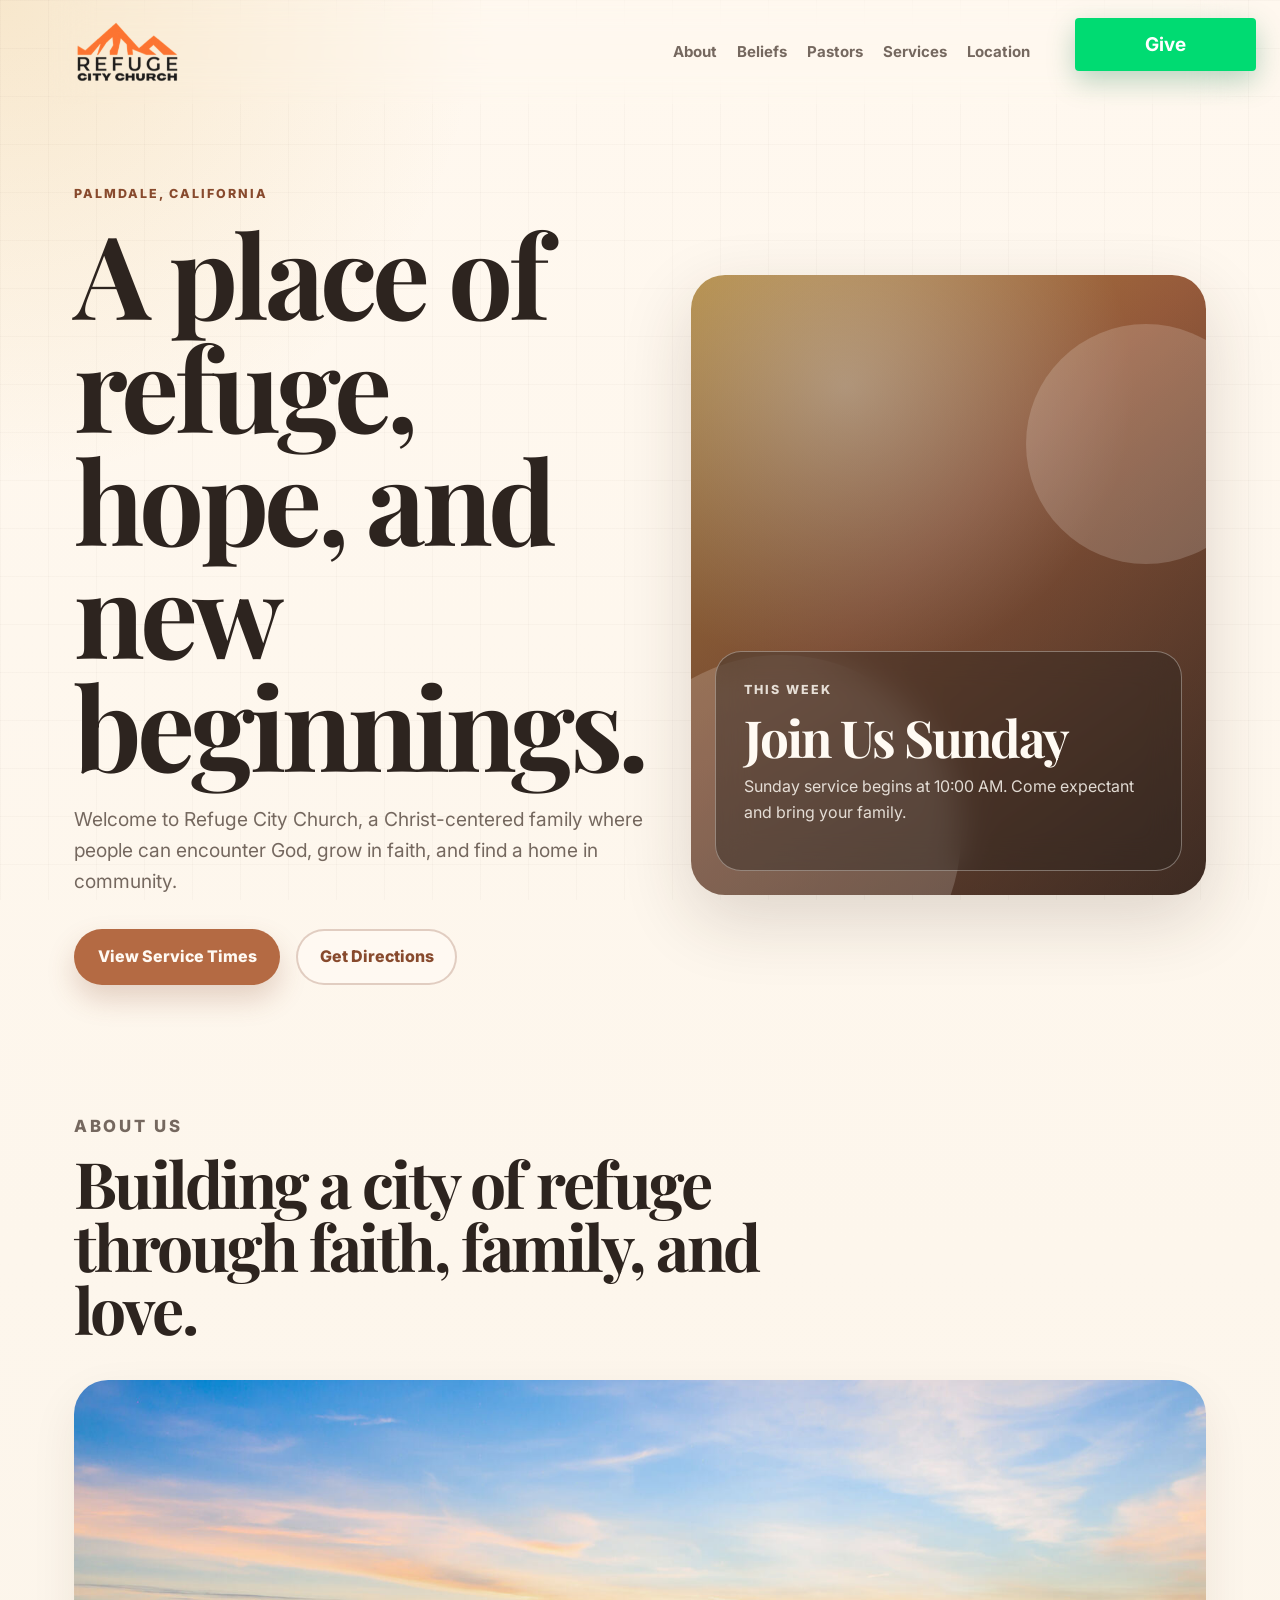
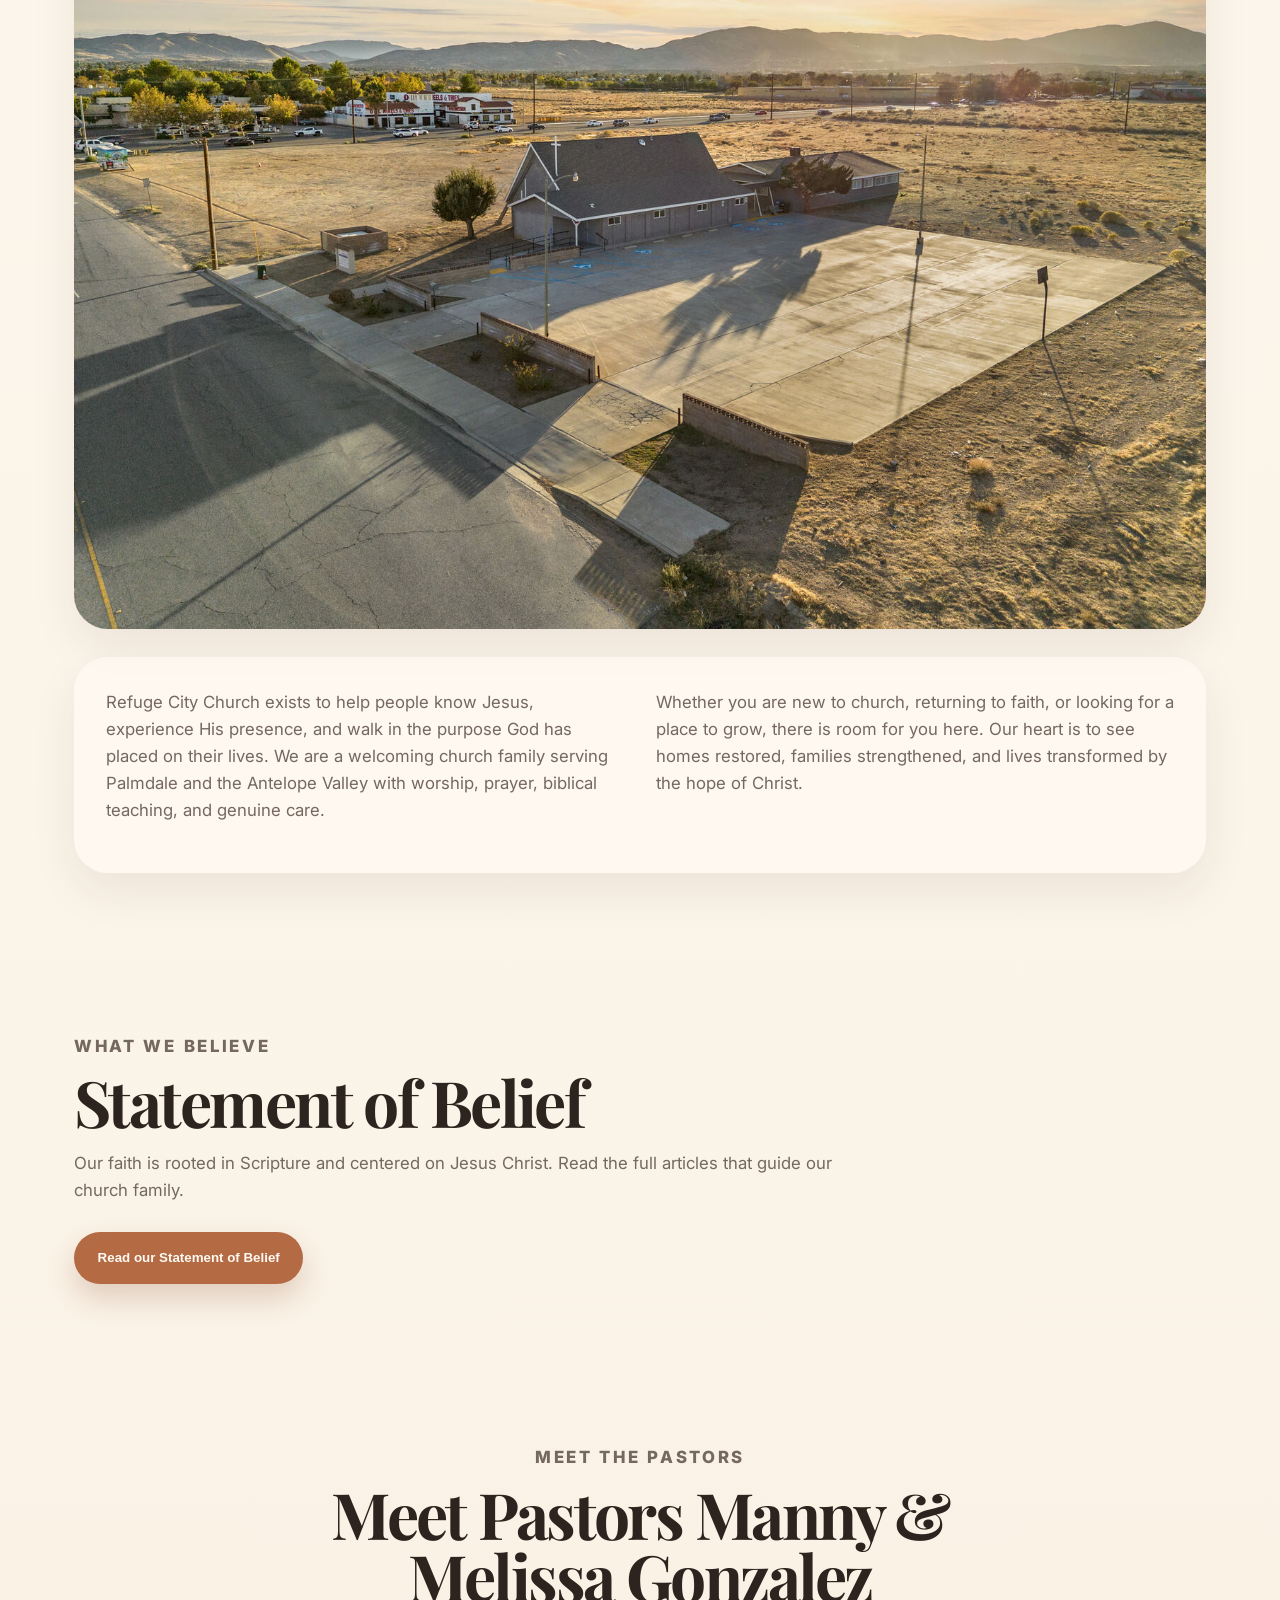
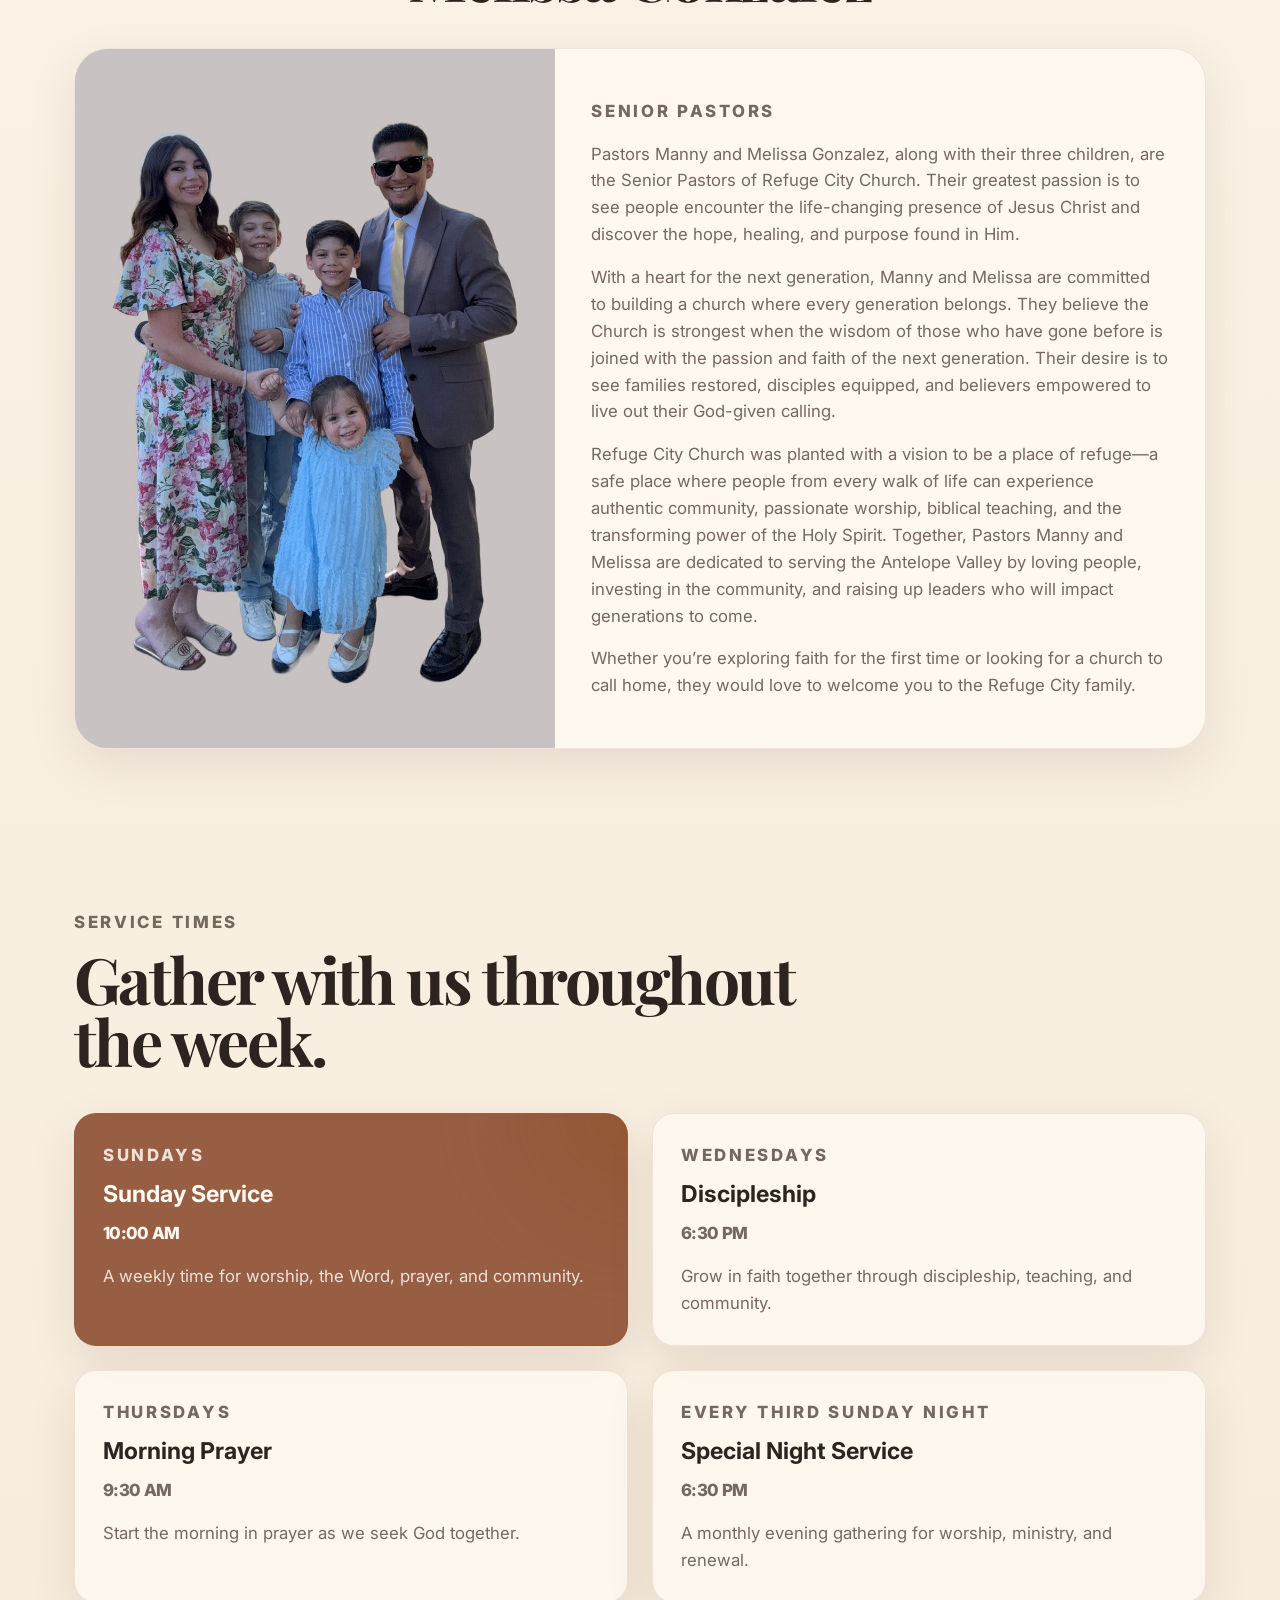
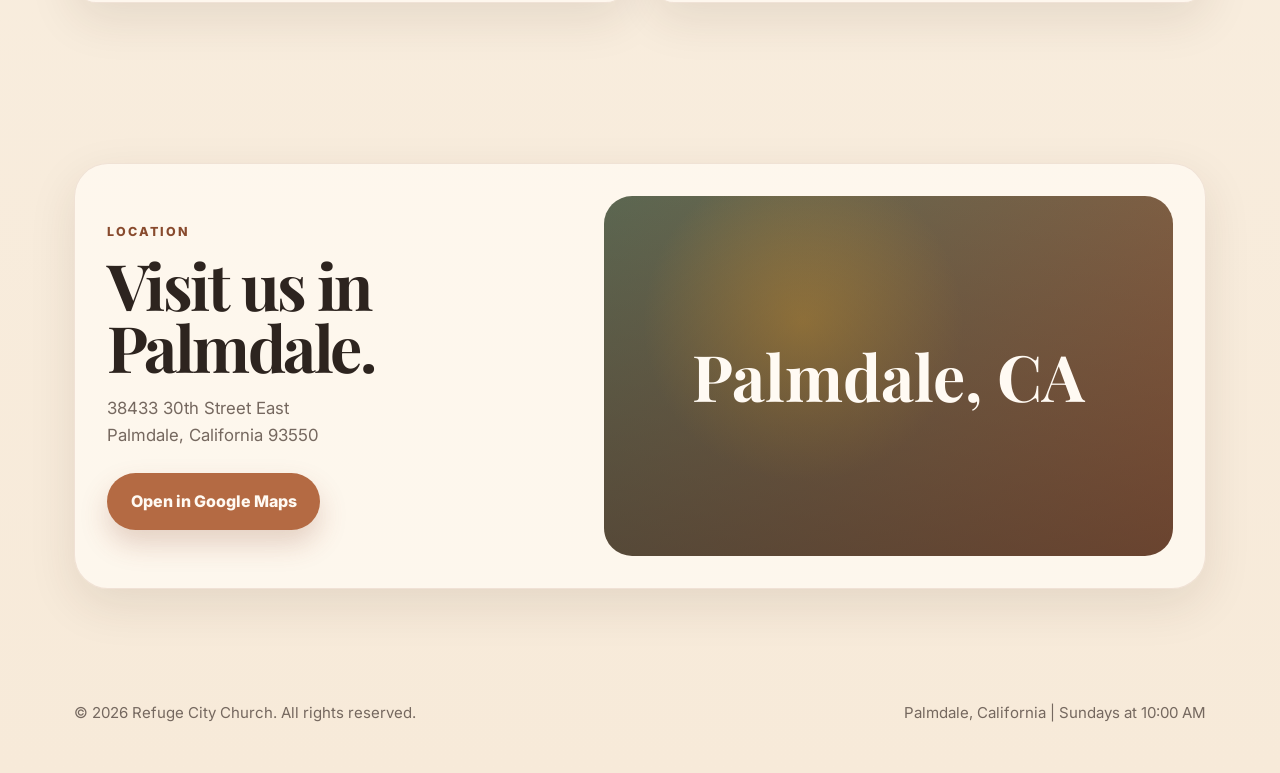
==== commit ddae37ec: "Update service times for Sunday and Discipleship Wednesday. Co-authored-by: Cursor <cursoragent@curs" ====
--- a/index.html
+++ b/index.html
@@ -13,7 +13,7 @@
   <link
     href="https://fonts.googleapis.com/css2?family=Inter:wght@400;500;600;700;800&family=Playfair+Display:wght@600;700&display=swap"
     rel="stylesheet">
-  <link rel="stylesheet" href="styles.css?v=1.0.3">
+  <link rel="stylesheet" href="styles.css?v=1.0.4">
 </head>
 
 <body>
@@ -52,8 +52,8 @@
       <div data-hf-id="hf-jmlc" class="hero-card" aria-label="Church gathering highlight">
         <div data-hf-id="hf-ogd8" class="hero-card-inner">
           <p data-hf-id="hf-910k" class="card-label">This Week</p>
-          <h2 data-hf-id="hf-wkb1">Join Us Wednesday</h2>
-          <p data-hf-id="hf-bpgt">Midweek service begins at 6:30 PM. Come expectant and bring your family.</p>
+          <h2 data-hf-id="hf-wkb1">Join Us Sunday</h2>
+          <p data-hf-id="hf-bpgt">Sunday service begins at 10:00 AM. Come expectant and bring your family.</p>
         </div>
       </div>
     </section>
@@ -143,10 +143,16 @@
       </div>
       <div data-hf-id="hf-eweu" class="service-grid">
         <article data-hf-id="hf-p96h" class="service-card featured">
-          <p data-hf-id="hf-k5r0" class="service-day">Wednesdays</p>
-          <h3 data-hf-id="hf-rs11">Midweek Service</h3>
-          <p data-hf-id="hf-djhs" class="service-time">6:30 PM</p>
+          <p data-hf-id="hf-k5r0" class="service-day">Sundays</p>
+          <h3 data-hf-id="hf-rs11">Sunday Service</h3>
+          <p data-hf-id="hf-djhs" class="service-time">10:00 AM</p>
           <p data-hf-id="hf-grfz">A weekly time for worship, the Word, prayer, and community.</p>
+        </article>
+        <article class="service-card">
+          <p class="service-day">Wednesdays</p>
+          <h3>Discipleship</h3>
+          <p class="service-time">6:30 PM</p>
+          <p>Grow in faith together through discipleship, teaching, and community.</p>
         </article>
         <article data-hf-id="hf-5x4d" class="service-card">
           <p data-hf-id="hf-80rg" class="service-day">Thursdays</p>
@@ -187,7 +193,7 @@
 
   <footer data-hf-id="hf-uu4d" class="site-footer">
     <p data-hf-id="hf-mocg">© 2026 Refuge City Church. All rights reserved.</p>
-    <p data-hf-id="hf-rtb5">Palmdale, California | Wednesdays at 6:30 PM</p>
+    <p data-hf-id="hf-rtb5">Palmdale, California | Sundays at 10:00 AM</p>
   </footer>
 
   <dialog class="beliefs-dialog" id="beliefs-dialog" aria-labelledby="beliefs-dialog-title">
--- a/styles.css
+++ b/styles.css
@@ -336,7 +336,7 @@
 
 .service-grid {
   display: grid;
-  grid-template-columns: repeat(3, minmax(0, 1fr));
+  grid-template-columns: repeat(2, minmax(0, 1fr));
   gap: 1.5rem;
 }
 
